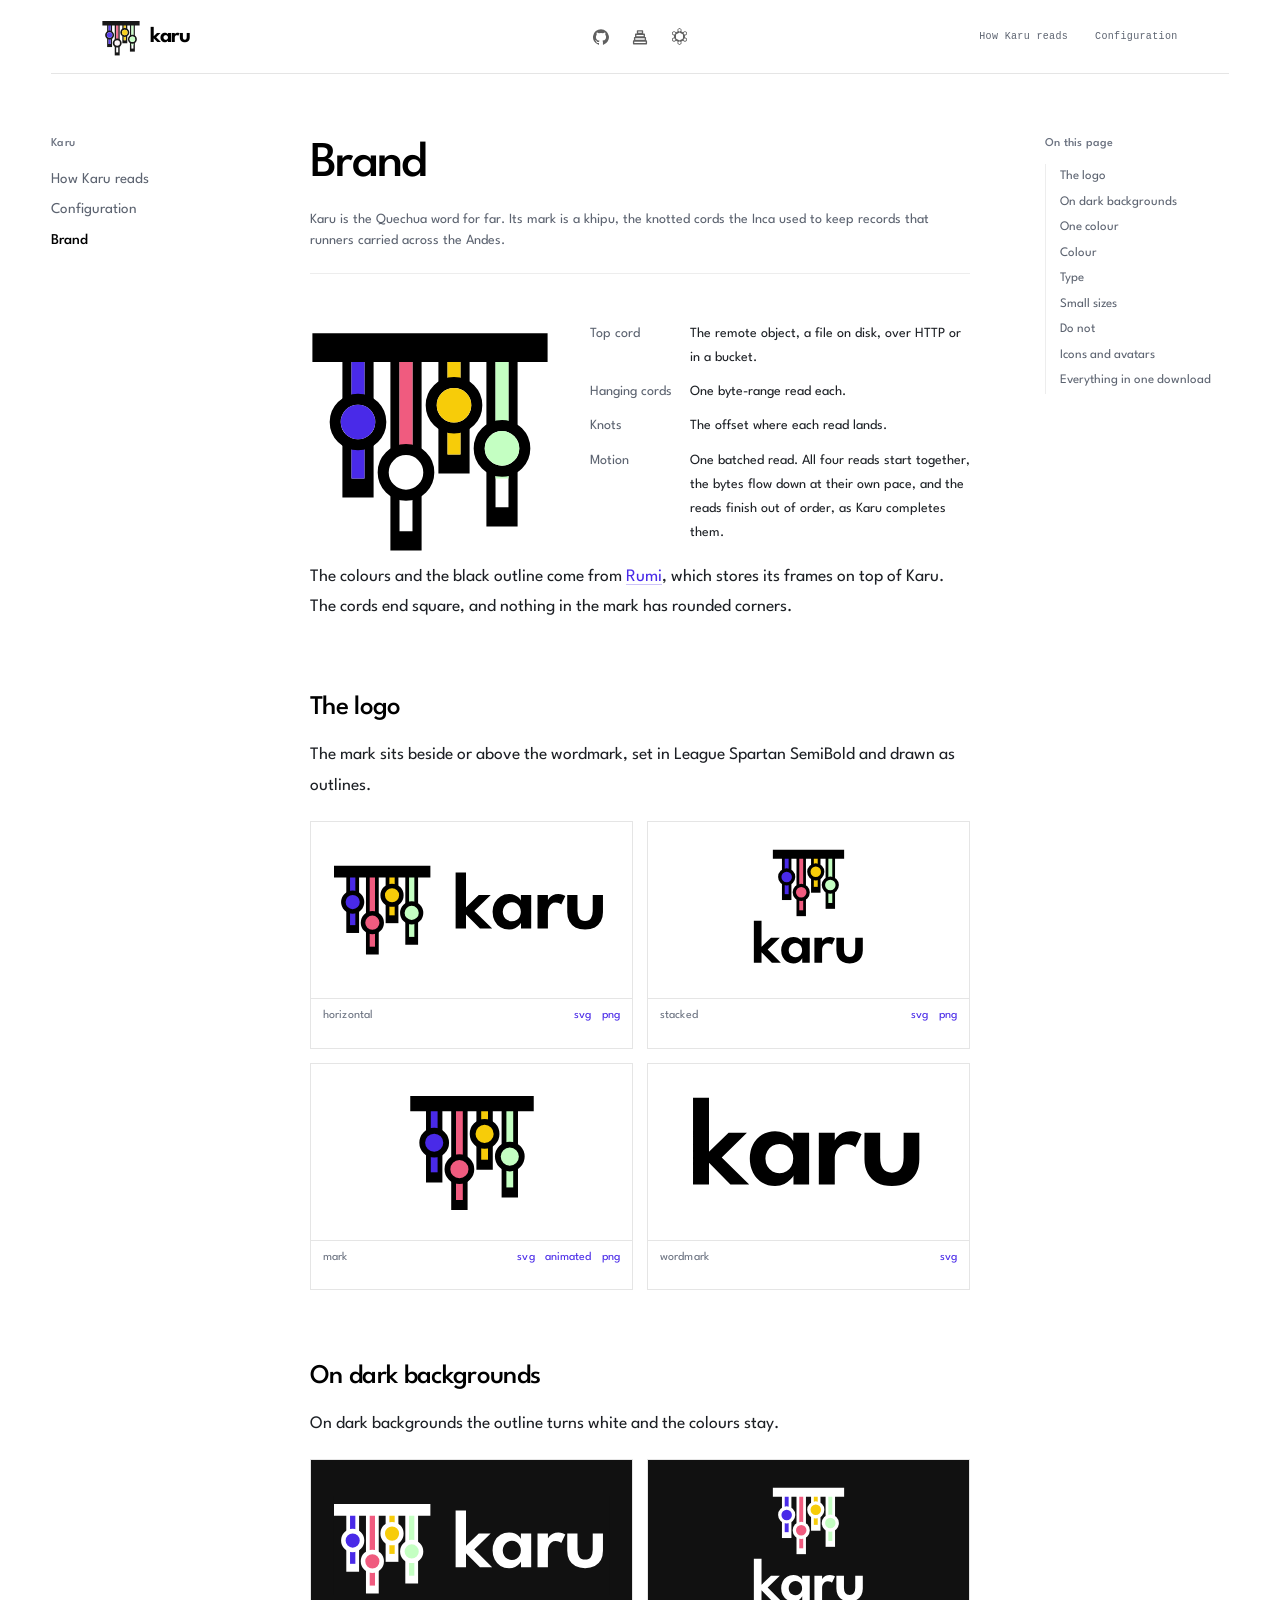
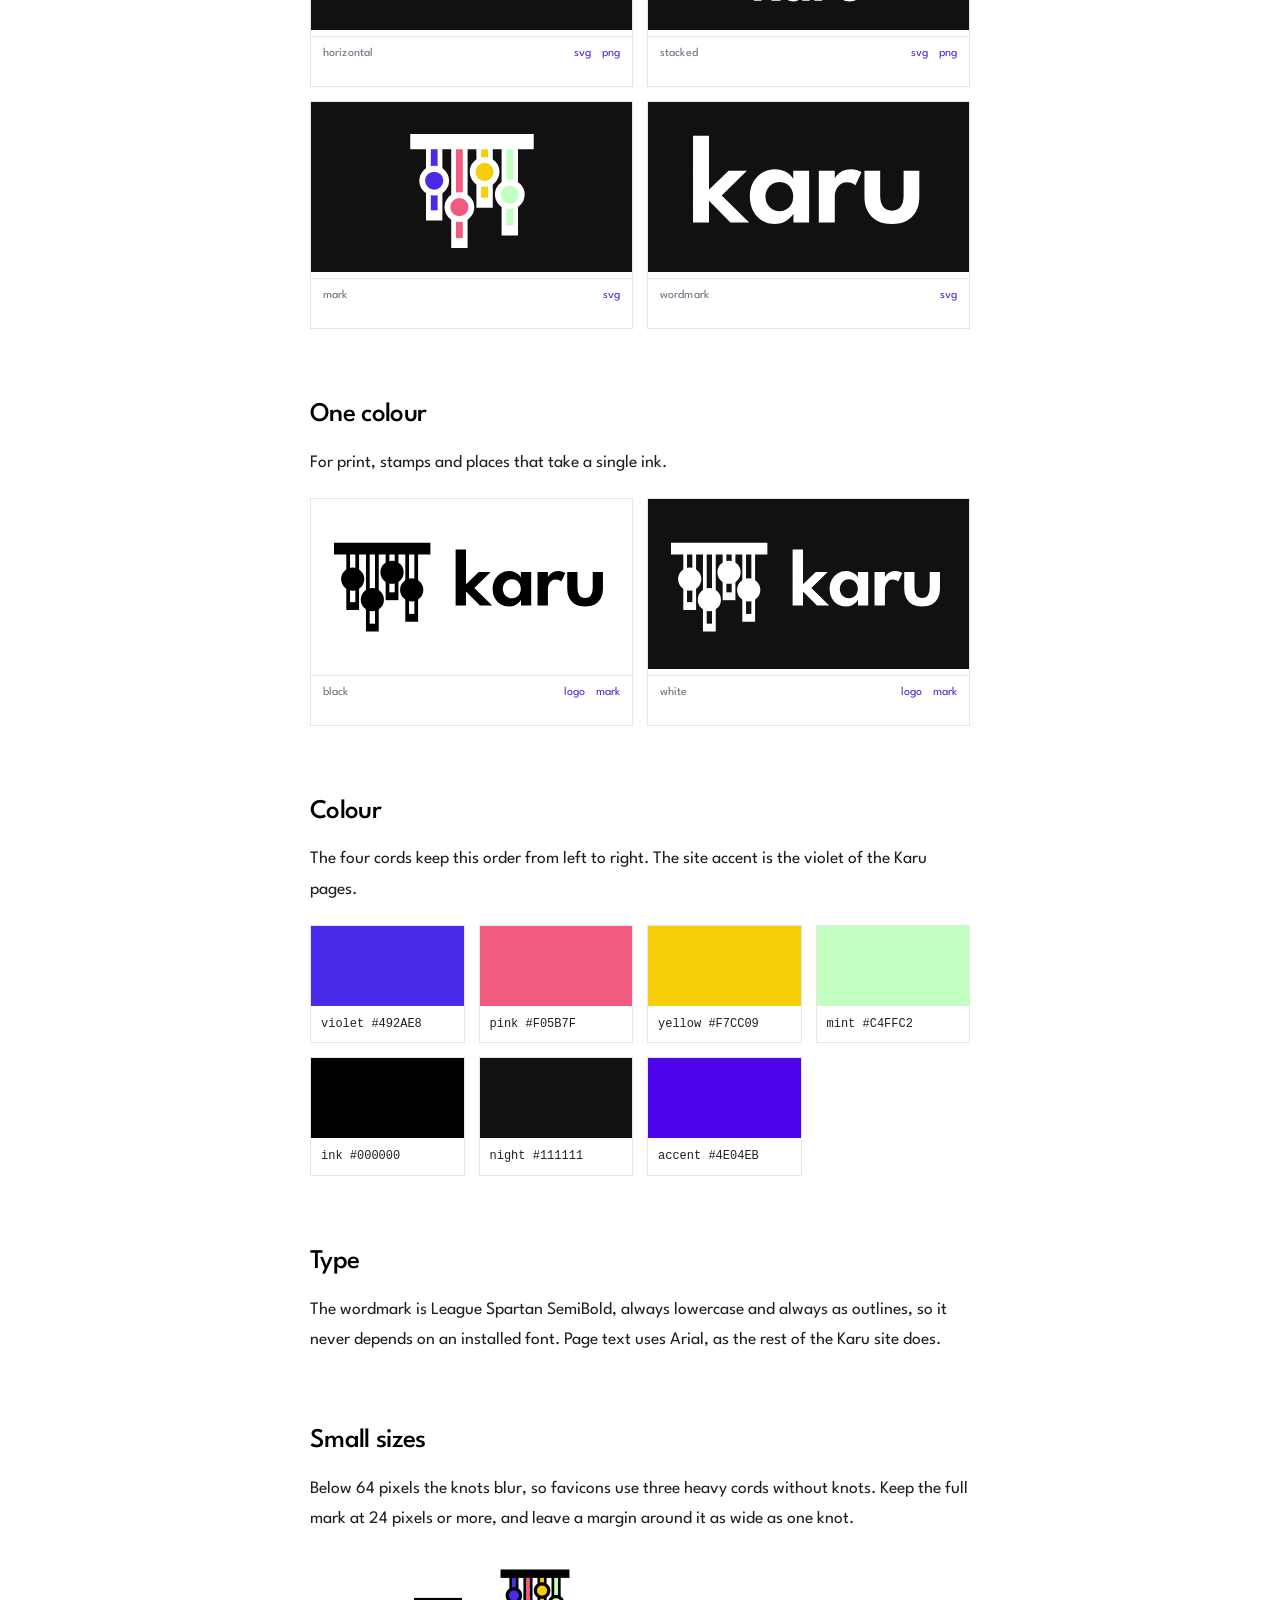
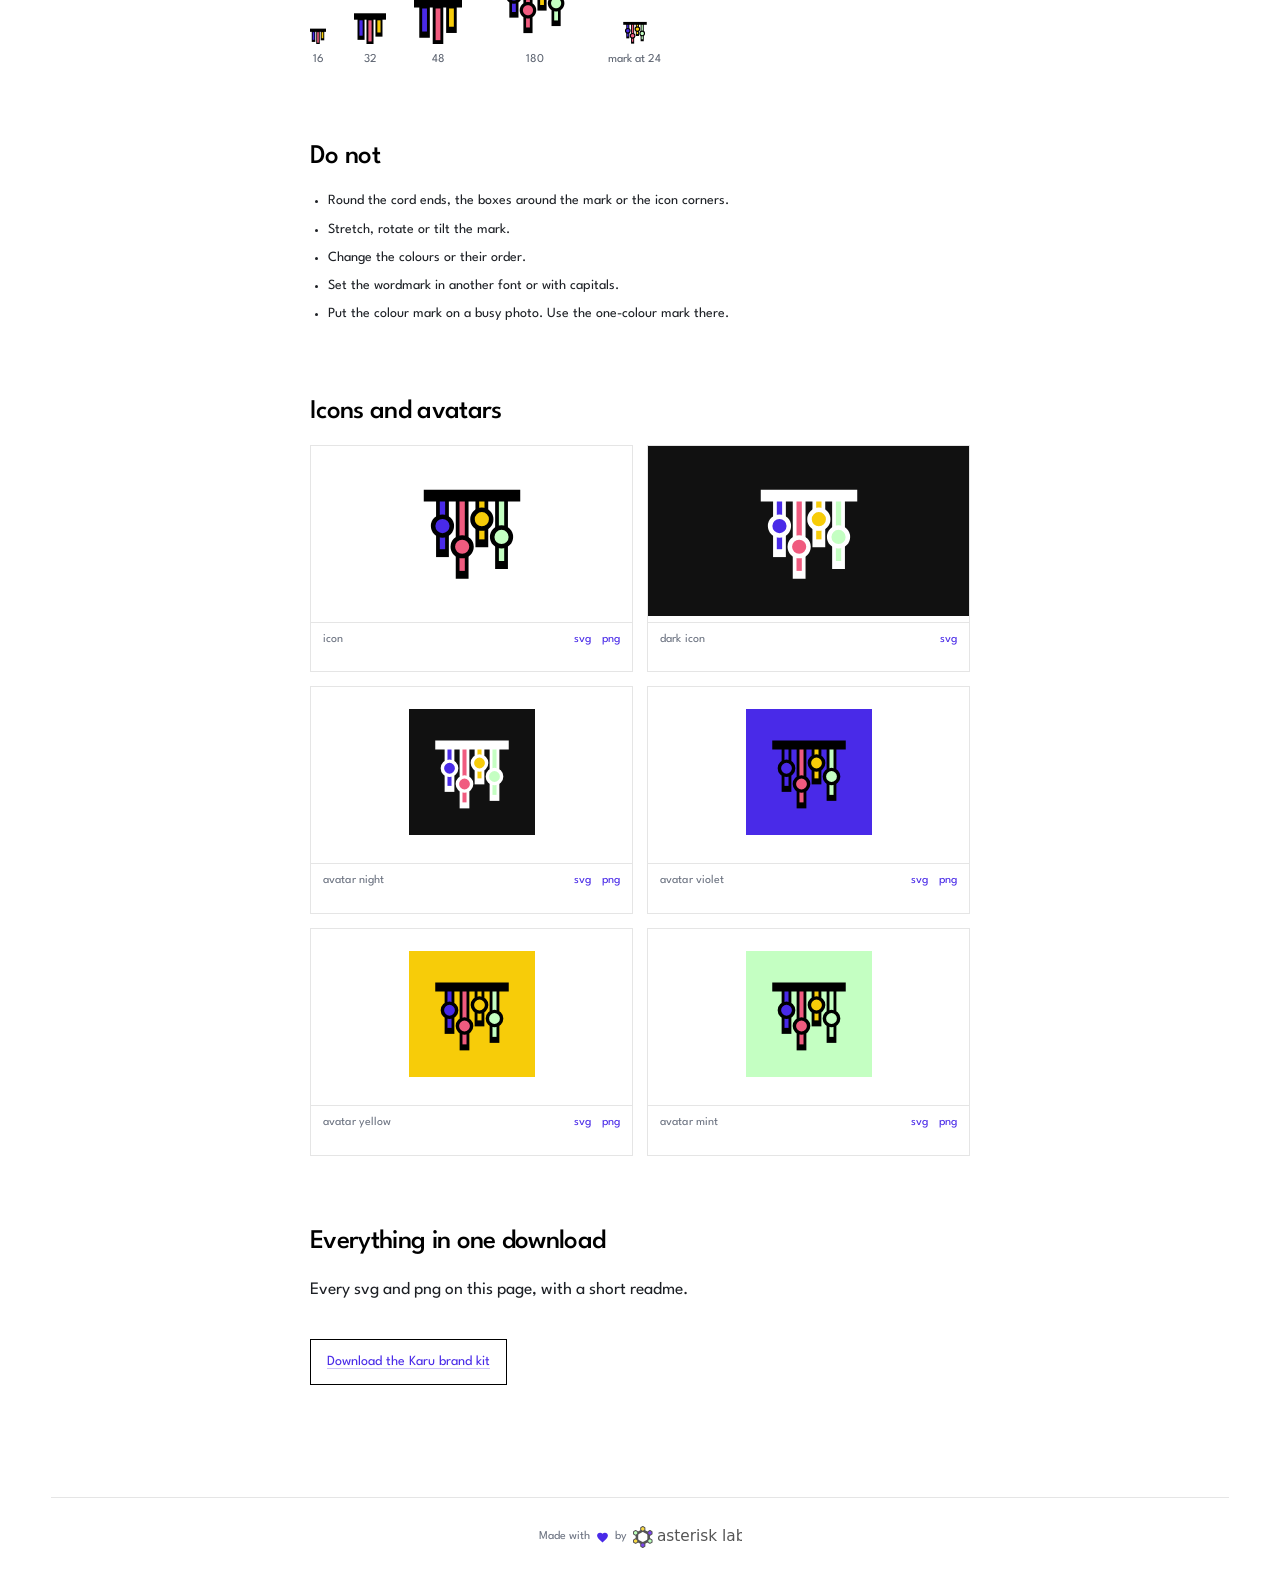
==== docs/brand/index.html @ 233ab3f3 "Redesign the docs site" ====
<!DOCTYPE html>
<html lang="en">
<head>
<meta charset="utf-8">
<meta name="viewport" content="width=device-width, initial-scale=1, viewport-fit=cover">
<meta name="theme-color" content="#ffffff">
<meta name="description" content="The Karu mark, logos, colours, icons and the files to download.">
<title>Karu · Brand</title>
<link rel="icon" href="assets/png/favicon-32.png" sizes="32x32">
<link rel="apple-touch-icon" href="assets/png/apple-touch-icon.png">
<link rel="preconnect" href="https://fonts.googleapis.com">
<link rel="preconnect" href="https://fonts.gstatic.com" crossorigin>
<link href="https://fonts.googleapis.com/css2?family=JetBrains+Mono:wght@400;500&family=League+Spartan:wght@300;400;500;600&display=swap" rel="stylesheet">
<link rel="stylesheet" href="../assets/css/reading.css?v=3">
<style>
    .kit-hero { display: grid; grid-template-columns: minmax(0, 240px) 1fr; gap: 40px; align-items: center; margin: 24px 0 8px; }
    .kit-hero img { width: 100%; }
    .kit-hero dl { display: grid; grid-template-columns: auto 1fr; gap: 10px 18px; margin: 0; font-size: 14px; }
    .kit-hero dt { color: var(--dim); }
    .kit-hero dd { margin: 0; }
    .tiles { display: grid; grid-template-columns: repeat(auto-fill, minmax(230px, 1fr)); gap: 14px; margin-top: 14px; }
    .tile { border: 1px solid var(--edge); }
    .tile .art { display: grid; place-items: center; height: 170px; padding: 22px; }
    .tile .art img { width: auto; height: auto; max-width: 100%; max-height: 126px; }
    .tile .art.night { background: #111; }
    .tile .art.paper { background: #fff; }
    .tile .meta { display: flex; justify-content: space-between; gap: 10px; padding: 9px 12px; border-top: 1px solid var(--edge); font-size: 12px; }
    .tile .meta a { color: var(--violet); text-decoration: none; }
    .tile .meta a + a { margin-left: 10px; }
    .swatches { display: grid; grid-template-columns: repeat(auto-fill, minmax(150px, 1fr)); gap: 14px; margin-top: 14px; }
    .swatch { border: 1px solid var(--edge); font-size: 12px; }
    .swatch span { display: block; height: 80px; }
    .swatch p { margin: 0; padding: 8px 10px; font-family: ui-monospace, SFMono-Regular, Consolas, monospace; }
    .sizes { display: flex; align-items: end; gap: 28px; margin-top: 14px; flex-wrap: wrap; }
    .sizes figure { margin: 0; font-size: 12px; color: var(--dim); text-align: center; }
    .sizes img { display: block; margin: 0 auto 6px; }
    .rules { max-width: 70ch; font-size: 14px; padding-left: 18px; }
    .rules li { margin: 4px 0; }
    .download { display: inline-block; margin-top: 14px; padding: 10px 16px; border: 1px solid var(--ink); color: var(--ink); font-size: 14px; text-decoration: none; }
    .download:hover { background: var(--ink); color: #fff; }
    @media (max-width: 640px) {
      .kit-hero { grid-template-columns: 1fr; }
      .kit-hero img { max-width: 200px; }
    }
  </style>
</head>
<body>
<div class="page">
  <header class="masthead">
    <a class="lockup" href="../index.html" aria-label="Karu home">
      <img class="marksvg" src="../assets/svg/karu-mark.svg" alt="">
      <span class="wm-sm">karu</span>
    </a>

    <div class="offsite" aria-label="Project links">
      <a href="https://github.com/asterisk-labs/karu" title="GitHub" aria-label="Karu on GitHub" rel="noopener noreferrer">
        <svg class="github" viewBox="0 0 24 24" aria-hidden="true"><path d="M12 .3a12 12 0 0 0-3.8 23.4c.6.1.8-.3.8-.6v-2.1c-3.3.7-4-1.6-4-1.6-.5-1.4-1.3-1.7-1.3-1.7-1.1-.7.1-.7.1-.7 1.2.1 1.8 1.2 1.8 1.2 1.1 1.8 2.8 1.3 3.5 1 .1-.8.4-1.3.8-1.6-2.7-.3-5.5-1.3-5.5-5.9 0-1.3.5-2.4 1.2-3.2-.1-.3-.5-1.5.1-3.2 0 0 1-.3 3.3 1.2a11.5 11.5 0 0 1 6 0c2.3-1.5 3.3-1.2 3.3-1.2.6 1.7.2 2.9.1 3.2.8.8 1.2 1.9 1.2 3.2 0 4.6-2.8 5.6-5.5 5.9.4.4.8 1.1.8 2.2v3.3c0 .3.2.7.8.6A12 12 0 0 0 12 .3"></path></svg>
      </a>
      <a class="rumi" href="https://asterisk.coop/rumi/" title="Rumi" aria-label="Rumi, the raster format that reads through Karu" rel="noopener noreferrer">
        <svg viewBox="0 0 16 16" aria-hidden="true"><path d="M5.5 1.8h5v2.7h-5zM3.7 5.2h8.6v2.7H3.7zM2.6 8.6h10.8v2.7H2.6zM1.6 12h12.8v2.7H1.6z"></path></svg>
        <img class="mark-color" src="../assets/svg/rumi-mark.svg" alt="" width="16" height="16">
      </a>
      <a class="asterisk" href="https://asterisk.coop" title="asterisk labs" aria-label="asterisk labs" rel="noopener noreferrer">
        <img class="mark-mono" src="../assets/svg/asterisk-mark-black.svg" alt="" width="16" height="18">
        <img class="mark-color" src="../assets/svg/asterisk-mark-color.svg" alt="" width="16" height="18">
      </a>
    </div>

    <nav class="nav" aria-label="Sections">
      <a href="../how-karu-reads.html">How Karu reads</a>
      <a href="../configuration.html">Configuration</a>
    </nav>
  </header>

  <main class="doc">
    <nav class="toc" aria-label="Contents">
      <p class="toc-title">Karu</p>
      <ol class="toc-pages">
        <li><a href="../how-karu-reads.html">How Karu reads</a></li>
        <li><a href="../configuration.html">Configuration</a></li>
        <li><a href="index.html" class="here" aria-current="page">Brand</a></li>
      </ol>
    </nav>

    <article class="content">
<h1>Brand</h1>
      <ul class="facts">
        <li>Karu is the Quechua word for far. Its mark is a khipu, the knotted cords the Inca used to keep records that runners carried across the Andes.</li>
      </ul>

      <section class="kit-hero" aria-label="The mark">
        <img src="assets/svg/karu-mark.svg" alt="The Karu mark, a khipu with four coloured cords hanging from a black cord.">
        <dl>
          <dt>Top cord</dt><dd>The remote object, a file on disk, over HTTP or in a bucket.</dd>
          <dt>Hanging cords</dt><dd>One byte-range read each.</dd>
          <dt>Knots</dt><dd>The offset where each read lands.</dd>
          <dt>Motion</dt><dd>One batched read. All four reads start together, the bytes flow down at their own pace, and the reads finish out of order, as Karu completes them.</dd>
        </dl>
      </section>
      <p>The colours and the black outline come from <a href="https://asterisk.coop/rumi/">Rumi</a>, which stores its frames on top of Karu. The cords end square, and nothing in the mark has rounded corners.</p>

      <h2 class="part" id="the-logo">The logo</h2>
      <p>The mark sits beside or above the wordmark, set in League Spartan SemiBold and drawn as outlines.</p>
      <div class="tiles">
        <div class="tile"><div class="art paper"><img src="assets/svg/logo-horizontal-color.svg" alt="Horizontal Karu logo"></div>
          <div class="meta">horizontal <span><a href="assets/svg/logo-horizontal-color.svg" download>svg</a><a href="assets/png/logo-horizontal-color.png" download>png</a></span></div></div>
        <div class="tile"><div class="art paper"><img src="assets/svg/logo-stacked-color.svg" alt="Stacked Karu logo"></div>
          <div class="meta">stacked <span><a href="assets/svg/logo-stacked-color.svg" download>svg</a><a href="assets/png/logo-stacked-color.png" download>png</a></span></div></div>
        <div class="tile"><div class="art paper"><img src="assets/svg/karu-mark-color.svg" alt="Karu mark"></div>
          <div class="meta">mark <span><a href="assets/svg/karu-mark-color.svg" download>svg</a><a href="assets/svg/karu-mark.svg" download>animated</a><a href="assets/png/karu-mark-color.png" download>png</a></span></div></div>
        <div class="tile"><div class="art paper"><img src="assets/svg/karu-wordmark-black.svg" alt="Karu wordmark"></div>
          <div class="meta">wordmark <span><a href="assets/svg/karu-wordmark-black.svg" download>svg</a></span></div></div>
      </div>

      <h2 class="part" id="on-dark-backgrounds">On dark backgrounds</h2>
      <p>On dark backgrounds the outline turns white and the colours stay.</p>
      <div class="tiles">
        <div class="tile"><div class="art night"><img src="assets/svg/logo-horizontal-dark.svg" alt="Horizontal Karu logo on a dark background"></div>
          <div class="meta">horizontal <span><a href="assets/svg/logo-horizontal-dark.svg" download>svg</a><a href="assets/png/logo-horizontal-dark.png" download>png</a></span></div></div>
        <div class="tile"><div class="art night"><img src="assets/svg/logo-stacked-dark.svg" alt="Stacked Karu logo on a dark background"></div>
          <div class="meta">stacked <span><a href="assets/svg/logo-stacked-dark.svg" download>svg</a><a href="assets/png/logo-stacked-dark.png" download>png</a></span></div></div>
        <div class="tile"><div class="art night"><img src="assets/svg/karu-mark-white.svg" alt="Karu mark with a white outline"></div>
          <div class="meta">mark <span><a href="assets/svg/karu-mark-white.svg" download>svg</a></span></div></div>
        <div class="tile"><div class="art night"><img src="assets/svg/karu-wordmark-white.svg" alt="White Karu wordmark"></div>
          <div class="meta">wordmark <span><a href="assets/svg/karu-wordmark-white.svg" download>svg</a></span></div></div>
      </div>

      <h2 class="part" id="one-colour">One colour</h2>
      <p>For print, stamps and places that take a single ink.</p>
      <div class="tiles">
        <div class="tile"><div class="art paper"><img src="assets/svg/logo-horizontal-black.svg" alt="Karu logo in black"></div>
          <div class="meta">black <span><a href="assets/svg/logo-horizontal-black.svg" download>logo</a><a href="assets/svg/karu-mark-black.svg" download>mark</a></span></div></div>
        <div class="tile"><div class="art night"><img src="assets/svg/logo-horizontal-white.svg" alt="Karu logo in white"></div>
          <div class="meta">white <span><a href="assets/svg/logo-horizontal-white.svg" download>logo</a><a href="assets/svg/karu-mark-mono-white.svg" download>mark</a></span></div></div>
      </div>

      <h2 class="part" id="colour">Colour</h2>
      <p>The four cords keep this order from left to right. The site accent is the violet of the Karu pages.</p>
      <div class="swatches">
        <div class="swatch"><span style="background:#492ae8"></span><p>violet #492AE8</p></div>
        <div class="swatch"><span style="background:#f05b7f"></span><p>pink #F05B7F</p></div>
        <div class="swatch"><span style="background:#f7cc09"></span><p>yellow #F7CC09</p></div>
        <div class="swatch"><span style="background:#c4ffc2"></span><p>mint #C4FFC2</p></div>
        <div class="swatch"><span style="background:#000"></span><p>ink #000000</p></div>
        <div class="swatch"><span style="background:#111"></span><p>night #111111</p></div>
        <div class="swatch"><span style="background:#4e04eb"></span><p>accent #4E04EB</p></div>
      </div>

      <h2 class="part" id="type">Type</h2>
      <p>The wordmark is League Spartan SemiBold, always lowercase and always as outlines, so it never depends on an installed font. Page text uses Arial, as the rest of the Karu site does.</p>

      <h2 class="part" id="small-sizes">Small sizes</h2>
      <p>Below 64 pixels the knots blur, so favicons use three heavy cords without knots. Keep the full mark at 24 pixels or more, and leave a margin around it as wide as one knot.</p>
      <div class="sizes">
        <figure><img src="assets/png/favicon-16.png" width="16" height="16" alt="16 pixel icon">16</figure>
        <figure><img src="assets/png/favicon-32.png" width="32" height="32" alt="32 pixel icon">32</figure>
        <figure><img src="assets/png/favicon-48.png" width="48" height="48" alt="48 pixel icon">48</figure>
        <figure><img src="assets/png/favicon-180.png" width="90" height="90" alt="180 pixel icon">180</figure>
        <figure><img src="assets/svg/karu-mark-color.svg" width="24" height="24" alt="Karu mark at 24 pixels">mark at 24</figure>
      </div>

      <h2 class="part" id="do-not">Do not</h2>
      <ul class="rules">
        <li>Round the cord ends, the boxes around the mark or the icon corners.</li>
        <li>Stretch, rotate or tilt the mark.</li>
        <li>Change the colours or their order.</li>
        <li>Set the wordmark in another font or with capitals.</li>
        <li>Put the colour mark on a busy photo. Use the one-colour mark there.</li>
      </ul>

      <h2 class="part" id="icons-and-avatars">Icons and avatars</h2>
      <div class="tiles">
        <div class="tile"><div class="art paper"><img src="assets/svg/icon-color.svg" alt="Karu app icon"></div>
          <div class="meta">icon <span><a href="assets/svg/icon-color.svg" download>svg</a><a href="assets/png/favicon-512.png" download>png</a></span></div></div>
        <div class="tile"><div class="art night"><img src="assets/svg/icon-dark.svg" alt="Karu dark app icon"></div>
          <div class="meta">dark icon <span><a href="assets/svg/icon-dark.svg" download>svg</a></span></div></div>
        <div class="tile"><div class="art paper"><img src="assets/svg/avatar-ink.svg" alt="Karu avatar on night"></div>
          <div class="meta">avatar night <span><a href="assets/svg/avatar-ink.svg" download>svg</a><a href="assets/png/avatar-ink.png" download>png</a></span></div></div>
        <div class="tile"><div class="art paper"><img src="assets/svg/avatar-violet.svg" alt="Karu avatar on violet"></div>
          <div class="meta">avatar violet <span><a href="assets/svg/avatar-violet.svg" download>svg</a><a href="assets/png/avatar-violet.png" download>png</a></span></div></div>
        <div class="tile"><div class="art paper"><img src="assets/svg/avatar-yellow.svg" alt="Karu avatar on yellow"></div>
          <div class="meta">avatar yellow <span><a href="assets/svg/avatar-yellow.svg" download>svg</a><a href="assets/png/avatar-yellow.png" download>png</a></span></div></div>
        <div class="tile"><div class="art paper"><img src="assets/svg/avatar-mint.svg" alt="Karu avatar on mint"></div>
          <div class="meta">avatar mint <span><a href="assets/svg/avatar-mint.svg" download>svg</a><a href="assets/png/avatar-mint.png" download>png</a></span></div></div>
      </div>

      <h2 class="part" id="everything-in-one-download">Everything in one download</h2>
      <p>Every svg and png on this page, with a short readme.</p>
      <a class="download" href="assets/karu-brand-kit.zip" download>Download the Karu brand kit</a>
    </article>

    <nav class="toc onpage" aria-label="On this page">
      <p class="toc-title">On this page</p>
      <ol class="toc-sections">
        <li><a href="#the-logo">The logo</a></li>
        <li><a href="#on-dark-backgrounds">On dark backgrounds</a></li>
        <li><a href="#one-colour">One colour</a></li>
        <li><a href="#colour">Colour</a></li>
        <li><a href="#type">Type</a></li>
        <li><a href="#small-sizes">Small sizes</a></li>
        <li><a href="#do-not">Do not</a></li>
        <li><a href="#icons-and-avatars">Icons and avatars</a></li>
        <li><a href="#everything-in-one-download">Everything in one download</a></li>
      </ol>
    </nav>
  </main>

  <footer class="colophon">
    <span>Made with</span>
    <span class="heart" role="img" aria-label="love"></span>
    <span>by</span>
    <a class="by" href="https://asterisk.coop" rel="noopener noreferrer" aria-label="Asterisk Labs">
      <img src="../assets/svg/asterisk-mark.svg" alt="Asterisk Labs">
    </a>
  </footer>
</div>
<script src="../assets/js/toc.js" defer></script>
</body>
</html>
---- docs/assets/css/reading.css ----
/* Rumi reading pages. One calm column of prose, quiet rails on either side. */

:root {
  color-scheme: light;
  --bg: #ffffff;
  --ink: #000000;
  --ink-soft: #1d2025;
  --dim: #5c6370;
  --faint: #6b7280;
  --edge: rgba(0, 0, 0, 0.1);
  --hair: rgba(0, 0, 0, 0.07);
  --wash: #f6f6f4;
  --wash-deep: #eeeeeb;
  --violet: #492ae8;
  --indigo: #492ae8;
  --mint: #c4ffc2;
  --mint-wash: #f1fff0;
  --yellow: #f7cc09;
  --sans: "League Spartan", Inter, ui-sans-serif, -apple-system, BlinkMacSystemFont, "Segoe UI", sans-serif;
  --mono: "JetBrains Mono", "IBM Plex Mono", ui-monospace, "SFMono-Regular", Menlo, "Cascadia Code", "Roboto Mono", Consolas, monospace;
  --page: 1180px;
  --pad-inline: clamp(20px, 4vw, 56px);
  --measure: 660px;
  --rail: 184px;
  --head: 96px;
}

*,
*::before,
*::after {
  box-sizing: border-box;
  margin: 0;
  padding: 0;
}

html {
  min-width: 320px;
  overflow-x: clip;
  background: var(--bg);
}

body {
  min-width: 320px;
  min-height: 100vh;
  min-height: 100svh;
  overflow-x: clip;
  background: var(--bg);
  color: var(--ink);
  font: 400 16px/1.55 var(--sans);
  -webkit-font-smoothing: antialiased;
  text-rendering: optimizeLegibility;
}

a {
  color: inherit;
  text-decoration: none;
}

button {
  color: inherit;
  font: inherit;
}

svg,
canvas {
  display: block;
}

code,
pre {
  font-family: var(--mono);
}

::selection {
  background: var(--mint);
  color: var(--ink);
}

:focus-visible {
  outline: 2px solid var(--violet);
  outline-offset: 4px;
}

/* Masthead, as on index.html */

.masthead {
  position: sticky;
  top: 0;
  z-index: 3;
  min-width: 0;
  min-height: 74px;
  display: grid;
  grid-template-columns: 1fr auto 1fr;
  align-items: center;
  gap: 24px;
  padding: 16px clamp(20px, 4vw, 56px);
  border-bottom: 1px solid var(--edge);
  background: var(--bg);
  color: var(--dim);
}

.lockup {
  justify-self: start;
  width: max-content;
  display: inline-flex;
  align-items: center;
  gap: 10px;
  color: var(--ink);
}

.lockup .marksvg {
  width: 38px;
  height: auto;
  flex: 0 0 auto;
  opacity: 0.9;
}

.lockup .wm-sm {
  font-size: 22px;
  font-weight: 650;
  line-height: 1;
  letter-spacing: -0.045em;
}

.nav {
  justify-self: end;
  display: flex;
  align-items: center;
  justify-content: flex-end;
  gap: clamp(14px, 2.1vw, 30px);
}

.nav a {
  position: relative;
  padding: 8px 0;
  color: var(--dim);
  font-family: "SFMono-Regular", "Cascadia Code", "Roboto Mono", Consolas, monospace;
  font-size: 10px;
  line-height: 1;
  letter-spacing: 0.035em;
  white-space: nowrap;
  transition: color 200ms ease;
}

.nav a::after {
  position: absolute;
  right: 0;
  bottom: 0;
  left: 0;
  height: 1px;
  content: "";
  background: currentColor;
  transform: scaleX(0);
  transform-origin: left;
  transition: transform 260ms cubic-bezier(0.32, 0.72, 0, 1);
}

.nav a:hover,
.nav a:focus-visible {
  color: var(--ink-soft);
}

.nav a.here {
  color: var(--ink);
}

.nav a:hover::after,
.nav a:focus-visible::after,
.nav a.here::after {
  transform: scaleX(1);
}

.offsite {
  justify-self: center;
  display: flex;
  align-items: center;
  gap: 7px;
}

.offsite a {
  width: 32px;
  height: 32px;
  display: grid;
  place-items: center;
  color: var(--ink);
  transition: color 180ms ease;
}

.offsite a > * {
  grid-area: 1 / 1;
}

.offsite svg {
  width: 16px;
  height: 16px;
  fill: none;
  stroke: currentColor;
  stroke-width: 1.35;
  stroke-linecap: round;
  stroke-linejoin: round;
  opacity: 0.62;
  transition: opacity 180ms ease, transform 220ms cubic-bezier(0.34, 1.56, 0.64, 1);
}

.offsite .github {
  fill: currentColor;
  stroke: none;
}

.offsite img {
  width: 15px;
  height: auto;
  opacity: 0.62;
  transition: opacity 180ms ease, transform 220ms cubic-bezier(0.34, 1.56, 0.64, 1);
}

.offsite .mark-color { opacity: 0; }

.offsite .pypi .mark-color { width: 19px; }

.offsite a:hover img,
.offsite a:focus-visible img {
  opacity: 1;
  transform: scale(1.3);
}

.offsite a:hover svg,
.offsite a:focus-visible svg {
  opacity: 1;
  transform: scale(1.3);
}

.offsite a:hover .mark-mono,
.offsite a:focus-visible .mark-mono,
.offsite .pypi:hover svg,
.offsite .pypi:focus-visible svg,
.offsite .rumi:hover svg,
.offsite .rumi:focus-visible svg { opacity: 0; }

.offsite a:hover .mark-color,
.offsite a:focus-visible .mark-color { opacity: 1; }

/* Page frame: pages | text | on this page */

.page {
  width: min(100%, calc(var(--page) + (var(--pad-inline) * 2)));
  margin-inline: auto;
  padding: env(safe-area-inset-top) var(--pad-inline) max(16px, env(safe-area-inset-bottom));
  --purple: #492ae8;
  --gold: #8a6d00;
  --green: #17803d;
  --orange: #c2410c;
}

.doc {
  display: grid;
  grid-template-columns: var(--rail) minmax(0, var(--measure)) var(--rail);
  grid-template-areas: "pages content onpage";
  justify-content: space-between;
  column-gap: 48px;
  padding-block: 64px 112px;
}

.doc > .toc:first-child { grid-area: pages; }
.doc > .content { grid-area: content; min-width: 0; }
.doc > .onpage { grid-area: onpage; }

/* Rails */

.toc {
  position: sticky;
  top: calc(74px + 40px);
  align-self: start;
  max-height: calc(100vh - 140px);
  overflow-y: auto;
  scrollbar-width: none;
}

.toc::-webkit-scrollbar { display: none; }

.toc-title {
  margin-bottom: 14px;
  color: var(--faint);
  font: 500 12px/1 var(--sans);
  letter-spacing: 0.02em;
}

.toc ol {
  list-style: none;
}

.toc a {
  display: flex;
  gap: 10px;
  padding: 5px 0;
  color: var(--dim);
  font-size: 14px;
  line-height: 1.35;
  transition: color 160ms ease;
}

.toc a:hover {
  color: var(--ink);
}

.toc-pages {
  margin-bottom: 28px;
}

.toc-pages a {
  position: relative;
  font-size: 15px;
  font-weight: 400;
}

.toc-pages a.here {
  color: var(--ink);
  font-weight: 500;
}

.toc-pages a.here::before {
  position: absolute;
  top: 50%;
  left: -16px;
  width: 6px;
  height: 6px;
  content: "";
  border-radius: 0;
  background: var(--violet);
  transform: translateY(-50%);
}

/* The current page's sections, nested under it in the page list */



/* On this page: a hairline rail, the current section marked on it */

.toc-sections {
  border-left: 1px solid var(--hair);
}

.toc-sections a {
  position: relative;
  margin-left: -1px;
  padding: 4px 0 4px 14px;
  border-left: 1px solid transparent;
  font-size: 13px;
}

.toc-sections a.is-active {
  border-left-color: var(--ink);
  color: var(--ink);
}

.toc-group {
  margin: 16px 0 4px;
  padding-left: 14px;
  color: var(--faint);
  font: 500 11px/1.2 var(--sans);
  letter-spacing: 0.02em;
}

.toc-group:first-child {
  margin-top: 2px;
}

.toc-no {
  flex: 0 0 auto;
  min-width: 2ch;
  color: var(--faint);
  font: 400 10.5px/1.9 var(--mono);
}

.toc a.is-active .toc-no {
  color: var(--violet);
}

/* Article */

.content {
  color: var(--ink-soft);
  font-size: 17.5px;
  line-height: 1.72;
}

.content h1 {
  margin-bottom: 18px;
  color: var(--ink);
  font-size: clamp(36px, 4.6vw, 50px);
  font-weight: 500;
  letter-spacing: -0.035em;
  line-height: 1.05;
  text-wrap: balance;
}

.facts {
  display: flex;
  flex-wrap: wrap;
  align-items: baseline;
  gap: 4px 0;
  margin: 0 0 40px;
  padding: 0 0 22px;
  border-bottom: 1px solid var(--hair);
  list-style: none;
  color: var(--dim);
  font-size: 14px;
  line-height: 1.5;
}

.facts li {
  margin: 0;
}

.facts li + li::before {
  margin: 0 10px;
  content: "\00b7";
  color: var(--faint);
}

/* A citation or source line takes its own line, without the separator dot */
.facts li.line { flex-basis: 100%; }
.facts li.line::before { content: none; }

.facts code {
  color: var(--ink-soft);
}

.content p {
  margin: 0 0 1.15em;
  color: var(--ink-soft);
  font-size: inherit;
  line-height: inherit;
}

.content b,
.content strong {
  color: var(--ink);
  font-weight: 600;
}

.content :not(pre) > code {
  padding: 0.1em 0.32em;
  border-radius: 0;
  background: var(--wash);
  color: var(--ink);
  font-size: 0.82em;
  overflow-wrap: anywhere;
}

.content a:not(.num) {
  color: var(--violet);
  text-decoration: underline;
  text-decoration-color: rgba(73, 42, 232, 0.28);
  text-decoration-thickness: 1px;
  text-underline-offset: 3px;
  transition: text-decoration-color 160ms ease;
}

.content a:not(.num):hover {
  text-decoration-color: currentColor;
}

.content a code {
  color: inherit;
}

.content h2.part {
  margin: 2.6em 0 0.6em;
  color: var(--ink);
  font-size: 27px;
  font-weight: 500;
  letter-spacing: -0.025em;
  line-height: 1.2;
  text-wrap: balance;
}

.content .facts + h2.part,
.content h1 + h2.part {
  margin-top: 0;
}

.content h3:not(.codec h3) {
  margin: 2em 0 0.5em;
  color: var(--ink);
  font-size: 20px;
  font-weight: 500;
  letter-spacing: -0.015em;
  line-height: 1.3;
}

.content h2[id],
.content h3[id],
.content section[id] {
  scroll-margin-top: var(--head);
}

.content ul.list,
.content ol.list {
  margin: 0 0 1.2em;
  padding-left: 1.3em;
}

.content ul.list li,
.content ol.list li {
  margin: 0.35em 0;
  padding-left: 0.2em;
}

.content ul.list li::marker {
  color: var(--faint);
}

.content ol.list li::marker {
  color: var(--faint);
  font: 400 0.8em var(--mono);
}

.content .steps {
  counter-reset: step;
  margin: 0 0 1.4em;
  padding: 0;
  list-style: none;
}

.content .steps > li {
  position: relative;
  margin: 0 0 0.7em;
  padding-left: 2.2em;
}

.content .steps > li::before {
  position: absolute;
  top: 0.32em;
  left: 0;
  color: var(--violet);
  content: counter(step, decimal-leading-zero);
  counter-increment: step;
  font: 500 12px/1.6 var(--mono);
}

/* Notes: a mint margin, no box */

.note {
  margin: 1.8em 0;
  padding: 2px 0 2px 20px;
  border-left: 3px solid #a8f0a5;
}

.content .note p {
  color: var(--ink-soft);
}

.content .note p:last-child {
  margin-bottom: 0;
}

/* Series: the parts of a multi-page story, the current one marked */

.series {
  margin: 0 0 36px;
  padding: 14px 18px 15px;
  border-radius: 0;
  background: var(--wash);
  font-size: 15px;
  line-height: 1.5;
}

.content .series-title {
  margin: 0 0 6px;
  color: var(--faint);
  font: 400 13px/1.4 var(--sans);
  letter-spacing: 0.01em;
}

.series ol {
  padding-left: 1.5em;
  color: var(--dim);
}

.series li::marker {
  color: var(--faint);
  font: 400 12px var(--mono);
}

.series li.here {
  color: var(--ink);
  font-weight: 500;
}

.series li.here::marker { color: var(--violet); }

.series li.here::after {
  margin-left: 8px;
  content: "this part";
  color: var(--faint);
  font-size: 13px;
  font-weight: 400;
}


.series[aria-label="Section"] li.here::after { content: "this page"; }

/* Concept: a short side explanation a reader may need before the main text */

.concept {
  margin: 8px 0 36px;
  padding: 18px 22px 6px;
  border-left: 3px solid var(--violet);
  border-radius: 0;
  background: var(--wash);
}

.content .concept-label {
  margin: 0 0 2px;
  color: var(--violet);
  font: 500 12px/1.4 var(--mono);
  letter-spacing: 0.04em;
  text-transform: uppercase;
}

.content .concept-title {
  margin: 0 0 10px;
  color: var(--ink);
  font-weight: 600;
  font-size: 18px;
}

.concept figure { margin-bottom: 12px; }

/* Code */

pre {
  margin: 1.6em 0;
  padding: 18px 20px;
  overflow-x: auto;
  border-radius: 0;
  background: var(--wash);
  color: var(--ink);
  font-size: 13.5px;
  line-height: 1.65;
  tab-size: 4;
  -webkit-text-size-adjust: 100%;
  --code-comment: #676e7b;
  --code-keyword: #492ae8;
  --code-function: #0a5fb4;
  --code-type: #8a6d00;
  --code-string: #17803d;
  --code-number: #c2410c;
}

pre code {
  font-size: inherit;
}

/* Syntax colors inserted by code.js. */

.tok-com { color: var(--code-comment); }
.tok-kw { color: var(--code-keyword); }
.tok-fn { color: var(--code-function); }
.tok-type { color: var(--code-type); }
.tok-str { color: var(--code-string); }
.tok-num { color: var(--code-number); }

/* One example in several languages, a tab for each, inserted by code.js. */

.code-tabs {
  margin: 1.6em 0;
}

.code-tabs pre {
  margin: 0;
}

.code-tabs-bar {
  display: flex;
  gap: 18px;
  margin-bottom: 8px;
}

.code-tab {
  padding: 6px 0;
  border: 0;
  border-bottom: 1px solid transparent;
  background: transparent;
  color: var(--dim);
  cursor: pointer;
  font: 500 11px/1 var(--mono);
  letter-spacing: 0.06em;
  text-transform: uppercase;
  transition: color 160ms ease, border-color 160ms ease;
}

.code-tab:hover { color: var(--ink); }

.code-tab:focus-visible {
  outline: 2px solid var(--violet);
  outline-offset: 3px;
}

.code-tab[aria-selected="true"] {
  color: var(--ink);
  border-bottom-color: var(--ink);
}

/* Code copy control. */

.code-block {
  position: relative;
}

.code-copy {
  position: absolute;
  top: 14px;
  right: 0;
  z-index: 1;
  height: 30px;
  display: flex;
  align-items: center;
  padding: 0 10px 0 18px;
  border: 0;
  background: linear-gradient(90deg, rgba(246, 246, 244, 0), var(--wash) 16px);
  color: var(--dim);
  cursor: pointer;
  transition: opacity 160ms ease;
}

.code-copy:focus-visible { outline: 0; }

.code-copy-icon {
  width: 30px;
  height: 30px;
  display: grid;
  place-items: center;
  border-radius: 0;
  transition: color 160ms ease, background-color 160ms ease;
}

.code-copy:focus-visible .code-copy-icon {
  outline: 2px solid var(--violet);
  outline-offset: 2px;
}

@media (hover: hover) {
  .code-copy { opacity: 0; }
  .code-block:hover .code-copy,
  .code-copy:focus-visible,
  .code-block.is-copied .code-copy { opacity: 1; }
}

.code-copy:hover .code-copy-icon,
.code-copy:focus-visible .code-copy-icon,
.code-block.is-copied .code-copy-icon {
  color: var(--ink);
  background: var(--wash-deep);
}

.code-copy svg {
  grid-area: 1 / 1;
  width: 15px;
  height: 15px;
  fill: none;
  stroke: currentColor;
  stroke-width: 1.7;
  transition: opacity 180ms ease, transform 260ms cubic-bezier(0.34, 1.56, 0.64, 1);
}

.code-copy .icon-check {
  opacity: 0;
  transform: scale(0.4);
  stroke-width: 2.2;
}

.code-block.is-copied .icon-copy {
  opacity: 0;
  transform: scale(0.4);
}

.code-block.is-copied .icon-check {
  opacity: 1;
  transform: scale(1);
}

.code-copied {
  position: absolute;
  top: 19px;
  right: 46px;
  z-index: 1;
  padding: 5px 9px;
  border-radius: 0;
  background: var(--ink);
  color: var(--bg);
  font: 500 11px/1 var(--mono);
  letter-spacing: 0.03em;
  opacity: 0;
  pointer-events: none;
  transform: translateX(4px);
  transition: opacity 180ms ease, transform 220ms ease;
}

.code-block.is-copied .code-copied {
  opacity: 1;
  transform: none;
}

.code-feedback {
  position: absolute;
  width: 1px;
  height: 1px;
  overflow: hidden;
  clip-path: inset(50%);
  white-space: nowrap;
}

/* Tables: rows of label and value, hairlines only */

.spec {
  width: 100%;
  margin: 1.6em 0;
  border-collapse: collapse;
  font-size: 15px;
  line-height: 1.55;
}

.spec th,
.spec td {
  padding: 10px 0;
  border-bottom: 1px solid var(--hair);
  text-align: left;
  vertical-align: top;
}

.spec tr:first-child > * {
  border-top: 1px solid var(--hair);
}

.spec th {
  width: 104px;
  padding-right: 18px;
  color: var(--dim);
  font: 500 13px/1.75 var(--sans);
}

.spec td {
  color: var(--ink-soft);
}

.spec thead th {
  width: auto;
  color: var(--faint);
  font-size: 12px;
}

.spec td + td,
.spec th + th {
  padding-left: 16px;
}

/* A results table: the recipe column takes the room, the numbers stay narrow */
.spec.results td:first-child { width: 62%; }
.spec.results td:not(:first-child) { white-space: nowrap; }

/* A comparison table: each cell is tinted by whether it is a strength, a partial one or a gap */
.spec.compare td { padding: 10px 12px; }
.spec.compare td.c-good { background: color-mix(in srgb, #128a6e 24%, transparent); }
.spec.compare td.c-part { background: color-mix(in srgb, #d4a017 28%, transparent); }
.spec.compare td.c-bad { background: color-mix(in srgb, #d62f2f 30%, transparent); }
.spec.compare .repo { display: inline-flex; margin-left: 6px; vertical-align: -2px; color: var(--dim); }
.spec.compare .repo:hover { color: var(--violet); }
.spec.compare .repo svg { width: 16px; height: 16px; fill: currentColor; }

/* The specification, rendered from SPEC.md: its figures sit in paragraphs, it
   has a fourth heading level, and its wide tables scroll on a phone */
.spec-text p > img { display: block; width: 100%; height: auto; margin: 8px 0; }
.spec-text h4 { margin: 28px 0 10px; color: var(--ink); font: 600 15px/1.4 var(--sans); }
.spec-text h4[id] { scroll-margin-top: 24px; }

@media (max-width: 760px) {
  .spec-text table.spec { display: block; overflow-x: auto; }
}

/* The maps of the file and its IFD in docs.html, built by file-map.js: pointing
   at a part, a frame or an entry says what it holds in the panel below */
.filemap { margin: 1.4em 0 1.8em; }

.fm-bar {
  display: flex;
  align-items: stretch;
  gap: 3px;
  height: 66px;
}

.fm-part,
.im-cell {
  min-width: 0;
  border: 1px solid var(--edge);
  background: var(--bg);
  color: var(--ink-soft);
  cursor: pointer;
  transition: background-color 120ms ease, border-color 120ms ease;
}

.fm-part {
  display: flex;
  flex-direction: column;
  align-items: center;
  justify-content: center;
  gap: 3px;
  padding: 0 6px;
}

.fm-part:hover,
.fm-part:focus-visible,
.im-cell:hover,
.im-cell:focus-visible {
  border-color: var(--violet);
  background: color-mix(in srgb, var(--violet) 8%, var(--bg));
  outline: none;
}

.fm-header,
.fm-trailer { flex: 0 0 64px; }
.fm-ifd { flex: 0 0 76px; }
.fm-values { flex: 0 0 92px; }

.fm-frames-part {
  display: flex;
  flex: 1 1 auto;
  flex-direction: column;
  justify-content: center;
  gap: 5px;
  min-width: 0;
}

.fm-frames {
  display: flex;
  height: 40px;
}

/* no gap and no minimum width, so 100 frames still fit a phone; a hairline
   of the page colour separates them */
.fm-frame {
  flex: 1 1 0;
  min-width: 0;
  padding: 0;
  border: 0;
  background: var(--tone);
  box-shadow: inset -1px 0 var(--bg);
  opacity: 0.72;
  cursor: pointer;
}

.fm-frame:hover,
.fm-frame:focus-visible {
  position: relative;
  z-index: 1;
  opacity: 1;
  outline: 2px solid var(--ink);
  outline-offset: 1px;
}

.fm-label {
  color: var(--ink);
  font: 600 12.5px/1.2 var(--sans);
  white-space: nowrap;
}

.fm-sub,
.im-tag {
  color: var(--faint);
  font: 11px/1.2 var(--mono);
  white-space: nowrap;
}

.fm-frames-part .fm-label {
  color: var(--dim);
  font-weight: 500;
  text-align: center;
}

.content .filemap .fm-legend {
  display: flex;
  flex-wrap: wrap;
  gap: 4px 16px;
  margin: 10px 0 0;
  color: var(--faint);
  font: 12px/1.5 var(--sans);
}

.fm-key::before {
  display: inline-block;
  width: 10px;
  height: 10px;
  margin-right: 6px;
  content: "";
  background: var(--tone);
  vertical-align: -1px;
}

.fm-note { flex-basis: 100%; }

.fm-info {
  min-height: 118px;
  margin-top: 14px;
  padding: 14px 16px;
  border-left: 2px solid var(--violet);
  background: var(--wash);
}

.content .fm-info p { margin: 0; }
.content .fm-info .fm-title { color: var(--ink); font: 600 15px/1.4 var(--sans); }
.content .fm-info .fm-range { margin: 2px 0 6px; color: var(--violet); font: 12px/1.5 var(--mono); }
.content .fm-info .fm-text { color: var(--ink-soft); font-size: 14.5px; line-height: 1.55; }

.im-grid {
  display: grid;
  grid-template-columns: repeat(auto-fill, minmax(124px, 1fr));
  gap: 4px;
}

.im-cell {
  display: flex;
  flex-direction: column;
  align-items: flex-start;
  gap: 3px;
  padding: 9px 10px;
  text-align: left;
}

.im-cell.is-external { border-left: 3px solid var(--violet); }

/* the header map, in one line. Its fixed fields stand on end, then one bar per
   stored frame size, as tall as the size is above the smallest */
.hm-row + .hm-row { margin-top: 14px; }

.hl-line {
  display: grid;
  grid-template-columns: auto minmax(0, 1fr);
  column-gap: 12px;
}

.hl-line .hm-caption { align-self: end; }

.hl-cells {
  display: flex;
  gap: 6px;
  height: 150px;
}

.im-cell.hl-field {
  flex-direction: row;
  justify-content: space-between;
  align-items: center;
  width: 24px;
  padding: 8px 0;
  writing-mode: vertical-rl;
  transform: rotate(180deg);
  white-space: nowrap;
}

.hl-field .im-name { overflow-wrap: normal; }

/* the IFD line, as tall as its longest tag name */
.hl-cells.hl-fit { height: auto; }
.hl-fit .hl-field { gap: 12px; }

.im-cell.hl-field.is-external {
  border-left: 1px solid var(--edge);
  border-top: 3px solid var(--violet);
}

.im-cell.hl-field.is-external:hover,
.im-cell.hl-field.is-external:focus-visible { border-color: var(--violet); }

/* the trailer line, its groups set apart, with a strip of the group colour
   under the names */
.hl-groups {
  display: flex;
  gap: 18px;
  height: 120px;
}

.hl-group {
  display: flex;
  gap: 6px;
}

.hl-group .hl-field,
.hl-group .hl-field:hover,
.hl-group .hl-field:focus-visible { border-top: 3px solid var(--tone); }

.content .filemap .hm-caption {
  margin: 0 0 6px;
  color: var(--dim);
  font: 500 12px/1.4 var(--sans);
}

.hm-sizes {
  align-items: flex-end;
  height: 150px;
  border-bottom: 1px solid var(--edge);
}

.hm-sizes .fm-frame {
  align-self: flex-end;
  height: var(--fill);
}
.im-cell.im-meta { background: var(--wash); }

.im-name {
  color: var(--ink);
  font: 500 12.5px/1.25 var(--sans);
  overflow-wrap: anywhere;
}

@media (max-width: 760px) {
  .fm-bar { gap: 2px; }
  .fm-part { padding: 0 2px; }
  .fm-header,
  .fm-trailer { flex-basis: 48px; }
  .fm-ifd { flex-basis: 40px; }
  .fm-values { flex-basis: 56px; }
  .fm-label { font-size: 11px; }
  .fm-sub { display: none; }
  .hl-line { column-gap: 8px; }
  .hl-cells { gap: 3px; height: 132px; }
  .im-cell.hl-field { width: 17px; padding: 6px 0; }
  .hl-field .im-name { font-size: 11px; }
  .hl-field .im-tag { font-size: 10px; }
  .hl-line .hm-sizes { height: 132px; }
  .hl-cells.hl-fit { height: auto; }
  .hl-groups { gap: 8px; height: 110px; }
  .hl-group { gap: 3px; }
}

@media (max-width: 480px) {
  .hl-line .fm-frame { box-shadow: none; }
}

/* The step-through map of the write order. A click on the view steps forward,
   like the stepper diagrams */
.stepper-view {
  cursor: pointer;
  border-radius: 0;
  outline: none;
}

.stepper-view:focus-visible { box-shadow: 0 0 0 2px var(--violet); }

.wm-bar .fm-part,
.wm-bar .fm-frame { cursor: inherit; }

.wm-bar > *,
.wm-known span { transition: opacity 240ms ease, border-color 240ms ease, background-color 240ms ease; }

.wm-bar .is-later { opacity: 0.14; }
.wm-bar .fm-frame.is-later { opacity: 0; }

/* green for a size known before compressing, orange for one known only after */
.wm-view {
  --sure: #17803d;
  --sure-wash: #e8f6ec;
  --unsure: #c2410c;
  --unsure-wash: #fdeee4;
}

.wm-bar .wm-sure {
  border-color: color-mix(in srgb, var(--sure) 40%, var(--bg));
  background: var(--sure-wash);
}

.wm-bar .fm-trailer.wm-unsure {
  border-color: color-mix(in srgb, var(--unsure) 40%, var(--bg));
  background: var(--unsure-wash);
}

.wm-bar .fm-frame { background: var(--unsure); }

.wm-bar .wm-sure.is-now { border-color: var(--sure); box-shadow: inset 0 0 0 1px var(--sure); }
.wm-bar .fm-trailer.is-now { border-color: var(--unsure); box-shadow: inset 0 0 0 1px var(--unsure); }
.wm-bar .fm-frames-part.is-now .fm-label { color: var(--unsure); font-weight: 600; }

.wm-known {
  display: flex;
  gap: 3px;
  margin-top: 8px;
}

.wm-known span {
  padding-top: 5px;
  border-top: 3px solid;
  font: 500 12px/1.3 var(--sans);
  text-align: center;
}

.wm-known .wm-before { flex: 0 0 calc(64px + 76px + 92px + 6px); border-color: var(--sure); color: var(--sure); }
.wm-known .wm-after { flex: 1 1 auto; border-color: var(--unsure); color: var(--unsure); }
.wm-known .is-later { opacity: 0; }

.cm-row + .cm-row { margin-top: 14px; }

.content .filemap .cm-name {
  margin: 0 0 5px;
  color: var(--ink-soft);
  font: 500 14px/1.3 var(--sans);
}

.cm-name b { color: var(--ink); font-weight: 600; font-variant-numeric: tabular-nums; }

.cm-bar {
  display: flex;
  gap: 2px;
  height: 40px;
}

.cm-part {
  display: flex;
  align-items: center;
  justify-content: center;
  flex-basis: 0;
  min-width: 3px;
  padding: 0 4px;
  overflow: hidden;
  border: 0;
  background: var(--tone);
  color: #fff;
  font: 500 12px/1 var(--sans);
  white-space: nowrap;
  cursor: pointer;
}

.cm-part:hover,
.cm-part:focus-visible { outline: 2px solid var(--ink); outline-offset: 1px; position: relative; z-index: 1; }

/* The ranges map: the image cut into tiles, the band buttons and the steps */
.rm {
  display: grid;
  grid-template-columns: 220px minmax(0, 1fr);
  gap: 20px;
  align-items: start;
}

.rm-image {
  position: relative;
  aspect-ratio: 1;
}

.rm-image img {
  display: block;
  width: 100%;
  height: 100%;
}

.rm-grid {
  position: absolute;
  inset: 0;
  display: grid;
  grid-template-columns: repeat(var(--across), 1fr);
}

.rm-tile {
  padding: 0;
  border: 0;
  background: transparent;
  box-shadow: inset 0 0 0 0.5px rgba(255, 255, 255, 0.5);
  cursor: pointer;
}

.rm-tile:hover,
.rm-tile:focus-visible {
  background: rgba(255, 255, 255, 0.2);
  outline: none;
}

.rm-tile[aria-pressed="true"] {
  position: relative;
  z-index: 1;
  background: rgba(255, 255, 255, 0.16);
  box-shadow: inset 0 0 0 2px #fff, 0 0 0 2px var(--ink);
}

.rm-bands {
  display: flex;
  gap: 4px;
  margin-top: 8px;
}

.rm-band {
  flex: 1 1 0;
  padding: 6px 0;
  border: 1px solid var(--edge);
  background: var(--bg);
  color: var(--ink-soft);
  font: 500 12px var(--mono);
  cursor: pointer;
}

.rm-band::before {
  display: inline-block;
  width: 8px;
  height: 8px;
  margin-right: 5px;
  content: "";
  background: var(--tone);
}

.rm-band:hover,
.rm-band:focus-visible { border-color: var(--tone); outline: none; }

.rm-band[aria-pressed="true"] {
  border-color: var(--tone);
  background: color-mix(in srgb, var(--tone) 10%, var(--bg));
  color: var(--ink);
}

.rm-steps {
  width: 100%;
  border-collapse: collapse;
  font: 12.5px/1.45 var(--mono);
}

.rm-steps th,
.rm-steps td {
  padding: 6px 0;
  border-top: 1px solid var(--hair);
  vertical-align: top;
}

.rm-steps tr:first-child > * { border-top: 0; }

.rm-steps th {
  padding-right: 12px;
  color: var(--dim);
  font: 500 13px/1.45 var(--sans);
  text-align: left;
  white-space: nowrap;
}

.rm-steps td { color: var(--ink-soft); }
.rm-steps .rm-value { padding-left: 12px; text-align: right; white-space: nowrap; }
.rm-steps b { color: var(--violet); font-weight: 500; }

.content .filemap .rm-fetch {
  margin: 12px 0 0;
  color: var(--ink);
  font: 600 15px/1.4 var(--sans);
}

.rm-strip {
  height: 22px;
  margin-top: 12px;
}

.rm-strip .fm-frame,
.rm-strip .fm-frame:hover { cursor: default; opacity: 0.22; outline: none; }
.rm-strip .fm-frame.is-before { opacity: 0.72; }

.rm-strip .fm-frame.is-picked {
  position: relative;
  z-index: 1;
  opacity: 1;
  outline: 2px solid var(--ink);
  outline-offset: 1px;
}

.content .filemap .rm-note {
  margin: 8px 0 0;
  color: var(--faint);
  font: 12px/1.5 var(--sans);
}

@media (max-width: 760px) {
  .wm-known { gap: 2px; }
  .wm-known .wm-before { flex-basis: calc(48px + 40px + 56px + 4px); }
  .cm-part { font-size: 11px; padding: 0 2px; }
  .rm { grid-template-columns: 1fr; }
  .rm-picker { max-width: 280px; }
}

/* Figures: drawn on the page, not boxed */

.figure {
  margin: 2em 0 2.2em;
  padding: 4px 0 2px;
  overflow-x: auto;
  scrollbar-width: thin;
}

.figure figcaption,
.diagram figcaption {
  margin-top: 14px;
  color: var(--dim);
  font: 400 14px/1.5 var(--sans);
}

.figure figcaption:empty,
.diagram figcaption:empty {
  display: none;
}

.row {
  display: grid;
  grid-template-columns: 72px max-content;
  align-items: center;
  gap: 14px;
  margin: 8px 0;
  min-width: max-content;
}

.row > .label {
  color: var(--faint);
  font: 400 12px/1.3 var(--sans);
  letter-spacing: 0.01em;
}

.cells {
  display: flex;
  flex-wrap: nowrap;
  gap: 4px;
}

.cell {
  min-width: 36px;
  padding: 8px 6px;
  border-radius: 0;
  background: var(--wash);
  color: var(--ink);
  font: 400 13.5px/1 var(--mono);
  text-align: center;
  white-space: nowrap;
}

.cell small {
  display: block;
  margin-top: 5px;
  color: var(--faint);
  font: 400 9.5px/1 var(--sans);
}

.cell.on {
  background: rgba(73, 42, 232, 0.1);
  color: var(--violet);
}

.cell.hot {
  background: rgba(247, 204, 9, 0.32);
  color: #5c4500;
}

.cell.hot small {
  color: #8a6c10;
}

.cell.dim {
  background: transparent;
  box-shadow: inset 0 0 0 1px var(--hair);
  color: var(--faint);
}

.cell.lane {
  background: transparent;
  box-shadow: inset 0 0 0 1px rgba(73, 42, 232, 0.35);
  color: var(--violet);
  font-size: 11px;
}

.bits {
  display: flex;
  gap: 1px;
}

.bits .cell {
  min-width: 0;
  padding: 8px 5px;
  border-radius: 0;
}

.bits .cell:first-child { border-radius: 0; }
.bits .cell:last-child { border-radius: 0; }

.bits + .bits {
  margin-left: 4px;
}

.cells.even > .cell,
.cells.even > .bits {
  width: 52px;
  flex: 0 0 52px;
}

.cells.even > .bits {
  margin-left: 0;
}

.cells.even > .bits .cell {
  flex: 1 1 0;
  padding-inline: 0;
}

/* Codec reference (docs.html) */

.family {
  display: flex;
  align-items: center;
  gap: 12px;
  margin: 3.4em 0 0.5em;
  padding-top: 28px;
  border-top: 1px solid var(--hair);
  color: var(--ink);
  font-size: 30px;
  font-weight: 500;
  letter-spacing: -0.03em;
  line-height: 1.15;
  scroll-margin-top: var(--head);
}

.family::before {
  width: 9px;
  height: 9px;
  flex: 0 0 auto;
  content: "";
  border-radius: 0;
  background: var(--fam, var(--violet));
}

.codec {
  margin-top: 3.2em;
  scroll-margin-top: var(--head);
}

.codec h3 {
  display: flex;
  align-items: baseline;
  gap: 14px;
  color: var(--ink);
  font-family: var(--mono);
  font-size: 22px;
  font-weight: 500;
  letter-spacing: -0.02em;
  line-height: 1.25;
  overflow-wrap: anywhere;
}

.num {
  flex: 0 0 auto;
  color: var(--fam, var(--violet));
  font: 400 12px/1 var(--mono);
  letter-spacing: 0;
}

.content .meta {
  margin: 6px 0 14px;
  color: var(--faint);
  font: 400 13px/1.4 var(--sans);
  letter-spacing: 0.01em;
}

.content .lede {
  margin-bottom: 0.7em;
  color: var(--ink);
  font-size: 21px;
  font-weight: 400;
  letter-spacing: -0.012em;
  line-height: 1.4;
}

.lede .u {
  box-shadow: inset 0 -0.38em 0 var(--mint);
}

.diagram {
  margin: 1.8em 0;
  padding: 0;
}

.diagram img {
  width: 100%;
  max-width: 440px;
  height: auto;
  margin-inline: auto;
  display: block;
}

.diagram figcaption {
  text-align: center;
}

.content .source {
  margin-top: -0.4em;
  font-size: 14px;
}

/* Pager */

.pager {
  display: grid;
  grid-template-columns: 1fr 1fr;
  gap: 16px;
  margin-top: 88px;
  padding-top: 26px;
  border-top: 1px solid var(--hair);
}

.content .pager a {
  display: grid;
  gap: 6px;
  color: var(--ink);
  font-size: 19px;
  font-weight: 500;
  letter-spacing: -0.01em;
  line-height: 1.25;
  text-decoration: none;
  transition: color 160ms ease;
}

.content .pager a:hover {
  color: var(--violet);
}

.pager a span {
  color: var(--faint);
  font: 400 13px/1 var(--sans);
  letter-spacing: 0;
}

.pager .prev::before { content: none; }

.pager .next {
  grid-column: 2;
  text-align: right;
}

/* Colophon, as on index.html */

.colophon {
  min-width: 0;
  display: flex;
  align-items: center;
  justify-content: center;
  gap: 6px;
  padding: 28px 0 12px;
  border-top: 1px solid var(--edge);
  color: var(--faint);
  font-size: 12px;
  line-height: 1.2;
}

.heart {
  flex: 0 0 auto;
  width: 13px;
  height: 13px;
  background: var(--violet);
  transform-origin: center;
  transition: background-color 160ms ease;
  animation: heartbeat 2.4s ease-in-out infinite;
  -webkit-mask: url('../svg/heart.svg') center / contain no-repeat;
  mask: url('../svg/heart.svg') center / contain no-repeat;
}

@keyframes heartbeat {
  0%, 55%, 100% { transform: scale(1); }
  10% { transform: scale(1.22); }
  20% { transform: scale(1); }
  30% { transform: scale(1.14); }
  40% { transform: scale(1); }
}

.colophon:hover .heart,
.heart.is-loved { background: #f05b7f; }

.heart.is-loved {
  animation: heart-pop 1100ms cubic-bezier(0.34, 1.56, 0.64, 1);
}

@keyframes heart-pop {
  0% { transform: scale(1); }
  18% { transform: scale(2.6); }
  34% { transform: scale(1.6); }
  50% { transform: scale(2.2); }
  72% { transform: scale(0.9); }
  100% { transform: scale(1); }
}

.heart-spark {
  position: fixed;
  z-index: 10;
  width: var(--size, 11px);
  height: var(--size, 11px);
  background: var(--tint, #f05b7f);
  pointer-events: none;
  -webkit-mask: url('../svg/heart.svg') center / contain no-repeat;
  mask: url('../svg/heart.svg') center / contain no-repeat;
  animation: heart-spark 1500ms cubic-bezier(0.2, 0.7, 0.3, 1) both;
}

@keyframes heart-spark {
  0% { opacity: 1; transform: translate(-50%, -50%) scale(0.4) rotate(0deg); }
  70% { opacity: 1; }
  100% { opacity: 0; transform: translate(calc(-50% + var(--dx)), calc(-50% + var(--dy))) scale(1.2) rotate(var(--spin)); }
}

.by {
  display: inline-flex;
  align-items: center;
  gap: 6px;
  color: var(--dim);
  transition: color 160ms ease;
}

.by:hover,
.by:focus-visible { color: var(--ink-soft); }

.by img {
  width: 109px;
  height: auto;
  opacity: 0.74;
}

/* Medium: the right rail folds under the page list */

@media (max-width: 1120px) {
  .doc {
    grid-template-columns: var(--rail) minmax(0, var(--measure));
    grid-template-areas:
      "pages content"
      "onpage content";
    grid-template-rows: auto 1fr;
    justify-content: start;
    column-gap: clamp(32px, 5vw, 64px);
  }

  .doc > .toc:first-child {
    position: static;
    max-height: none;
  }

  .doc > .onpage {
    top: calc(74px + 32px);
  }
}

/* Narrow: one column, the page list and contents above the text */

@media (max-width: 860px) {
  .doc {
    grid-template-columns: minmax(0, 1fr);
    grid-template-areas:
      "pages"
      "onpage"
      "content";
    grid-template-rows: auto;
    row-gap: 0;
    padding-top: 28px;
  }

  .toc {
    position: static;
    max-height: none;
    overflow: visible;
  }

  .doc > .toc:first-child {
    padding-bottom: 18px;
    border-bottom: 1px solid var(--hair);
  }

  .toc-pages {
    display: flex;
    flex-wrap: wrap;
    gap: 2px 18px;
    margin-bottom: 0;
  }

  .toc-pages a { padding: 3px 0; font-size: 14px; }


  .toc-pages a.here::before { content: none; }

  .toc-pages a.here {
    text-decoration: underline;
    text-decoration-color: var(--violet);
    text-decoration-thickness: 2px;
    text-underline-offset: 6px;
  }

  .doc > .onpage {
    padding: 18px 0 20px;
    margin-bottom: 36px;
    border-bottom: 1px solid var(--hair);
  }

  .toc-sections {
    columns: 2;
    column-gap: 24px;
    border-left: 0;
  }

  .toc-sections li {
    break-inside: avoid;
  }

  .toc-sections a {
    margin-left: 0;
    padding: 3px 0;
    border-left: 0;
  }

  .toc-group {
    padding-left: 0;
  }

  .content { font-size: 17px; }
}

@media (max-width: 760px) {
  :root { --head: 136px; }

  .masthead {
    grid-template-columns: 1fr auto;
    row-gap: 8px;
    padding-inline: 18px;
  }

  .offsite { justify-self: end; }

  .nav {
    grid-column: 1 / -1;
    grid-row: 2;
    justify-self: stretch;
    justify-content: space-between;
    gap: 18px;
  }
}

@media (max-width: 480px) {
  .page { padding-inline: 16px; }
  .toc-sections { columns: 1; }
  .facts { display: block; }
  .facts li + li::before { content: none; }
  .content { font-size: 16.5px; line-height: 1.7; }
  .content h2.part { font-size: 24px; }
  .family { font-size: 26px; }
  .codec h3 { font-size: 19px; }
  .content .lede { font-size: 19px; }
  .spec th { width: 80px; padding-right: 12px; }
  pre {
    margin-inline: -16px;
    padding-inline: 16px;
    border-radius: 0;
    font-size: 12.5px;
  }
  .code-copy { top: 13px; right: -16px; }
  .code-copied { top: 18px; right: 30px; }
  .row { grid-template-columns: 56px max-content; gap: 10px; }
}

@media (prefers-reduced-motion: reduce) {
  .heart { animation: none; }
  .code-copy svg,
  .code-copied { transition: none; }
}

/* Page list groups: the same quiet label as the section groups, without the rail inset */

.toc-pages .toc-group {
  margin: 18px 0 6px;
  padding-left: 0;
}

.toc-pages .toc-group:first-child {
  margin-top: 0;
}

@media (max-width: 860px) {
  .toc-pages .toc-group {
    flex: 0 0 100%;
    margin: 10px 0 0;
  }

  .toc-pages .toc-group:first-child {
    margin-top: 0;
  }
}

/* Wide animated diagrams on the GPU pages use the full text column */

.diagram.wide img {
  max-width: 100%;
}

/* On phones a wide diagram keeps a readable size and scrolls sideways inside its figure */

@media (max-width: 600px) {
  .diagram.wide {
    overflow-x: auto;
    -webkit-overflow-scrolling: touch;
  }

  .diagram.wide img {
    width: 560px;
    max-width: none;
  }

  /* Say the figure is wider than the screen, and keep the note in view while it scrolls */
  .diagram.wide::before {
    content: "Swipe sideways to see the whole figure";
    position: sticky;
    left: 0;
    display: block;
    margin-bottom: 8px;
    font: 500 11px var(--mono);
    color: var(--dim);
  }
}

/* Step-through diagrams (assets/js/stepper.js): one standalone SVG per step, swapped by the buttons. */

.stepper .stepper-view {
  cursor: pointer;
  border-radius: 0;
  outline: none;
  max-width: 100%;
}

.stepper .stepper-view:focus-visible {
  box-shadow: 0 0 0 2px var(--violet);
}

.stepper:not(.ready) .stepper-bar { display: none; }

.stepper-bar {
  display: flex;
  align-items: center;
  justify-content: center;
  gap: 14px;
  margin-top: 10px;
  font: 500 12px var(--mono);
  color: var(--dim);
}

.stepper-bar button {
  font: inherit;
  color: inherit;
  background: none;
  border: 0;
  cursor: pointer;
}

.stepper-prev,
.stepper-next {
  display: inline-flex;
  align-items: center;
  gap: 4px;
  height: 30px;
  padding: 0 10px;
  border-radius: 0;
  transition: color 0.2s, background 0.2s;
}

.stepper-prev { width: 30px; padding: 0; justify-content: center; }
.stepper-next { color: var(--violet) !important; font-weight: 600 !important; }
.stepper-prev:hover:not(:disabled),
.stepper-next:hover { background: var(--wash); }
.stepper-prev:disabled { opacity: 0.3; cursor: default; }

.stepper-bar svg {
  width: 14px;
  height: 14px;
  fill: none;
  stroke: currentColor;
  stroke-width: 1.8;
  stroke-linecap: round;
  stroke-linejoin: round;
}

.stepper-dots {
  display: flex;
  gap: 0;
  list-style: none;
  margin: 0;
  padding: 0;
}

/* A 24 px target around an 8 px dot */
.stepper-dots button {
  position: relative;
  display: block;
  width: 24px;
  height: 24px;
  padding: 0;
  border-radius: 0;
  background: transparent !important;
}

.stepper-dots button::before {
  content: "";
  position: absolute;
  inset: 8px;
  border-radius: 0;
  background: var(--wash-deep);
  transition: background 0.25s, transform 0.25s;
}

.stepper-dots button.done::before { background: #b9b0f6; }
.stepper-dots button[aria-current]::before { background: var(--violet); transform: scale(1.25); }
.stepper-dots button:focus-visible { outline: 2px solid var(--violet); outline-offset: -2px; }

/* On a narrow screen the arrows and the count are enough */
@media (max-width: 480px) {
  .stepper-dots { display: none; }
}
.stepper-count { min-width: 3.2em; text-align: center; font-variant-numeric: tabular-nums; }



.stepper .player-view {
  cursor: pointer;
  border-radius: 0;
  outline: none;
}

/* A step-through diagram that is not wide keeps the size of the image it replaced */
.diagram:not(.wide) .player-view {
  max-width: 440px;
  margin-inline: auto;
}

/* A diagram with small text inside, such as single bits, gets more room */
.diagram.mid .player-view { max-width: 600px; }

.stepper .player-view:focus-visible {
  box-shadow: 0 0 0 2px var(--violet);
}

@media (max-width: 600px) {
  .diagram.wide .player-view { width: 560px; }
}

/* Example cards. */

.examples {
  display: grid;
  grid-template-columns: repeat(auto-fill, minmax(260px, 1fr));
  gap: 16px;
  margin: 18px 0 32px;
}

.example {
  display: flex;
  flex-direction: column;
  gap: 10px;
  padding: 18px 18px 16px;
  border: 1px solid var(--edge);
  border-radius: 0;
  background: var(--bg);
}

.content .example h3:not(.codec h3) {
  margin: 0;
  font-size: 18px;
}

.content .example p {
  margin: 0;
  font-size: 15px;
  line-height: 1.5;
}

.content .example .tags {
  font: 500 11px var(--mono);
  color: var(--dim);
}

.content .example .links {
  display: flex;
  align-items: center;
  gap: 16px;
  margin-top: auto;
}

.content .example a.icon {
  display: inline-flex;
  color: var(--ink);
  text-decoration: none;
  transition: opacity 160ms ease;
}

.content .example a.icon:hover { opacity: 0.65; }
.content .example a.icon svg { width: 22px; height: 22px; fill: currentColor; }
.content .example a.icon img { width: 24px; height: 24px; }

.example.soon {
  border-style: dashed;
  background: var(--wash);
}

.example .soon-tag {
  align-self: flex-start;
  margin-top: auto;
  font: 600 11px var(--mono);
  letter-spacing: 0.06em;
  text-transform: uppercase;
  color: var(--dim);
}

/* words in the text that name a colour of the write map */
.content .tint-sure { color: #17803d; font-weight: 600; }
.content .tint-unsure { color: #c2410c; font-weight: 600; }

/* The trailer figures: a band text to edit, the two orders it is compared in,
   and the dates against their line */
.lm-field {
  display: flex;
  align-items: center;
  gap: 10px;
  margin-bottom: 14px;
  color: var(--dim);
  font: 500 13px var(--sans);
}

.lm-field input {
  flex: 1 1 auto;
  min-width: 0;
  max-width: 360px;
  padding: 7px 10px;
  border: 1px solid var(--edge);
  border-radius: 0;
  background: var(--bg);
  color: var(--ink);
  font: 13px var(--mono);
}

.lm-field input:focus { border-color: var(--violet); outline: none; }

.lm-bar { height: 52px; }
.lm-bar .fm-part { cursor: default; }

.lm-bar .wm-sure {
  border-color: color-mix(in srgb, var(--sure) 40%, var(--bg));
  background: var(--sure-wash);
}

.lm-bar .fm-trailer {
  border-color: color-mix(in srgb, var(--unsure) 40%, var(--bg));
  background: var(--unsure-wash);
  transition: flex-basis 200ms ease;
}

.lm-bar .lm-trailer { max-width: 34%; }

.lm-frames {
  display: flex;
  flex: 1 1 auto;
  align-items: center;
  justify-content: center;
  min-width: 56px;
  background: color-mix(in srgb, var(--unsure) 72%, var(--bg));
}

.lm-frames .fm-label { color: #fff; }

.content .filemap .lm-start {
  margin: 6px 0 0;
  color: var(--ink-soft);
  font: 12.5px/1.4 var(--mono);
}

.tm-dates {
  display: flex;
  flex-wrap: wrap;
  gap: 4px;
  margin-bottom: 10px;
}

.tm-date {
  padding: 5px 9px;
  border: 1px solid var(--edge);
  background: var(--bg);
  color: var(--faint);
  font: 500 12px var(--mono);
  text-decoration: line-through;
  cursor: pointer;
}

.tm-date[aria-pressed="true"] {
  border-color: var(--violet);
  background: color-mix(in srgb, var(--violet) 8%, var(--bg));
  color: var(--ink);
  text-decoration: none;
}

.tm-date:focus-visible { outline: 2px solid var(--violet); outline-offset: 1px; }

.tm-chart {
  display: block;
  width: 100%;
  height: auto;
  overflow: visible;
}

.tm-axis { fill: var(--dim); font: 500 12px var(--sans); }
.tm-rule { stroke: #d4d4d0; stroke-width: 1.5; }
.tm-tick { stroke: var(--ink-soft); stroke-width: 2; }
.tm-dot { fill: var(--violet); }
.tm-link { stroke: var(--faint); stroke-width: 1; stroke-dasharray: 3 3; }
.tm-link.is-off { stroke: #c2410c; stroke-width: 2; stroke-dasharray: none; }
.tm-residual { fill: #c2410c; font: 600 12px var(--mono); }
.tm-index { fill: var(--faint); font: 11px var(--mono); text-anchor: middle; }

.tm-table { margin-top: 12px; }
.tm-table th,
.tm-table td { padding-right: 14px; text-align: left; }
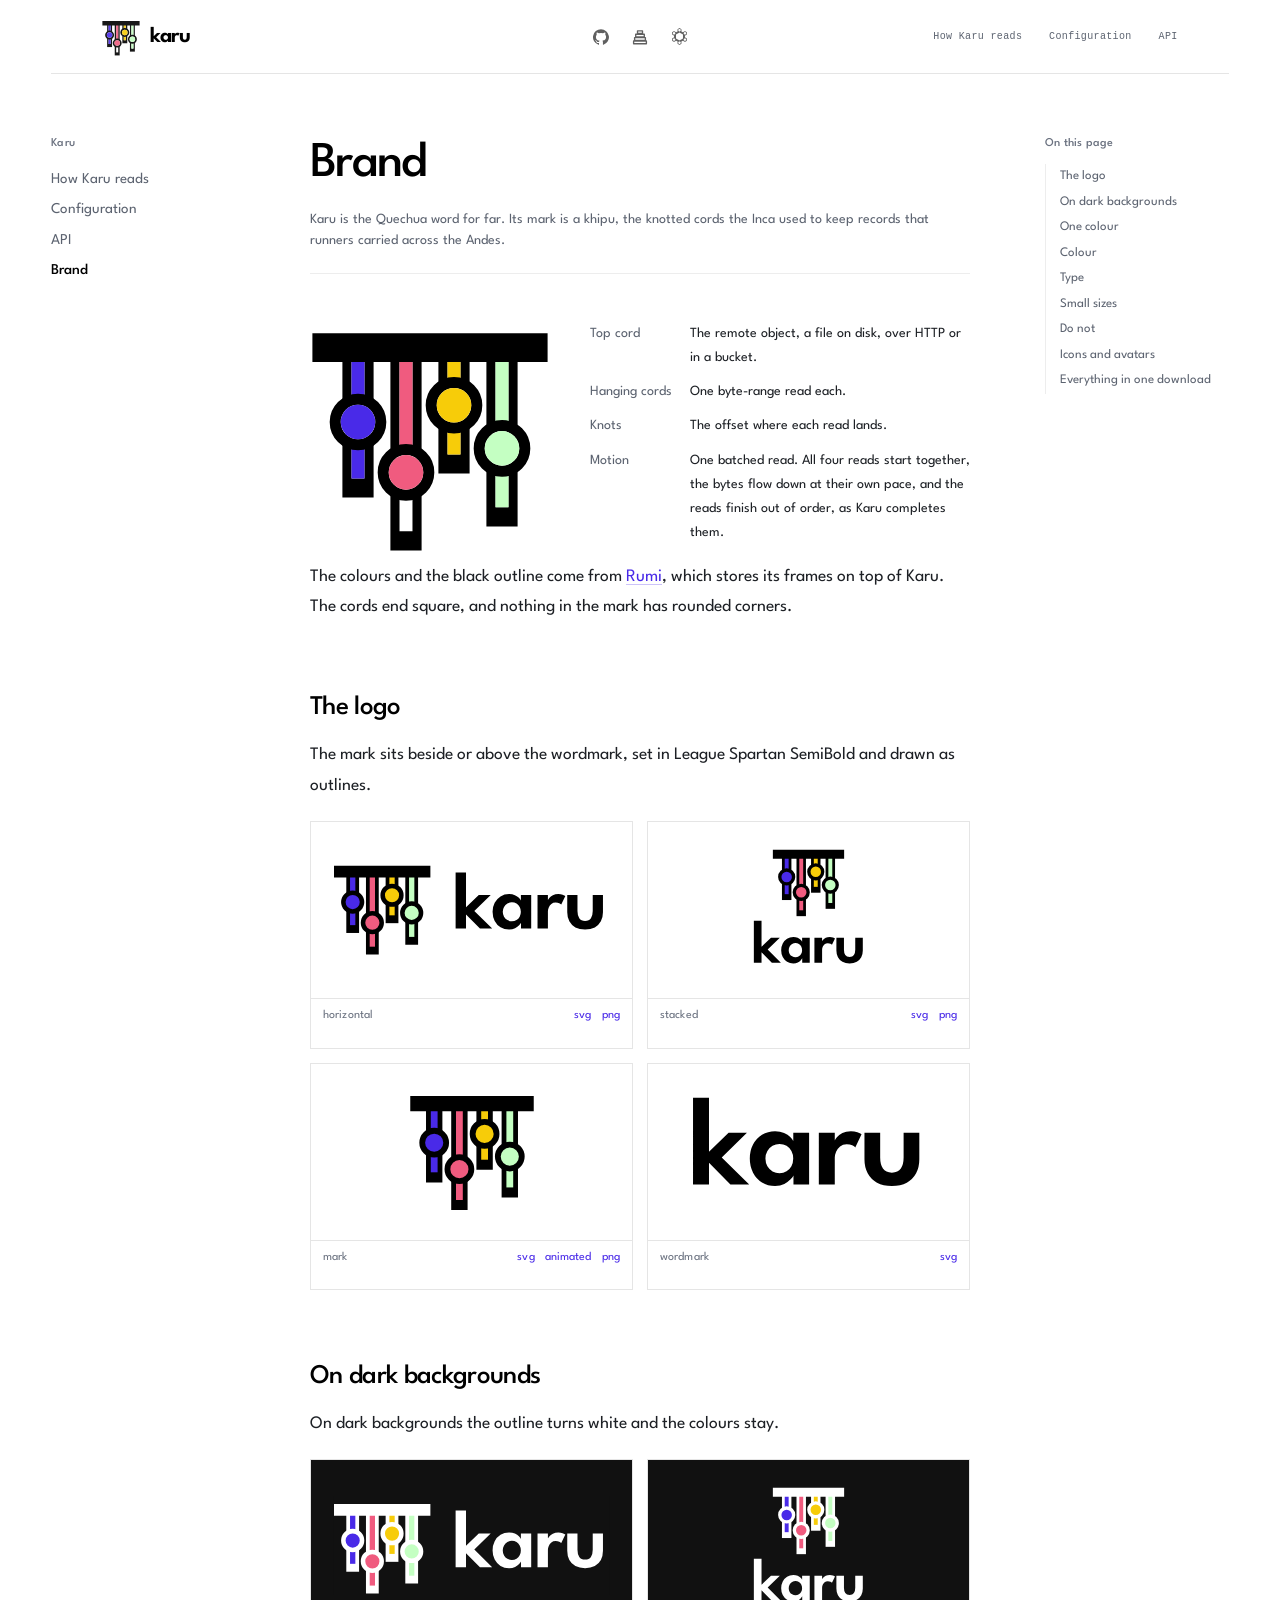
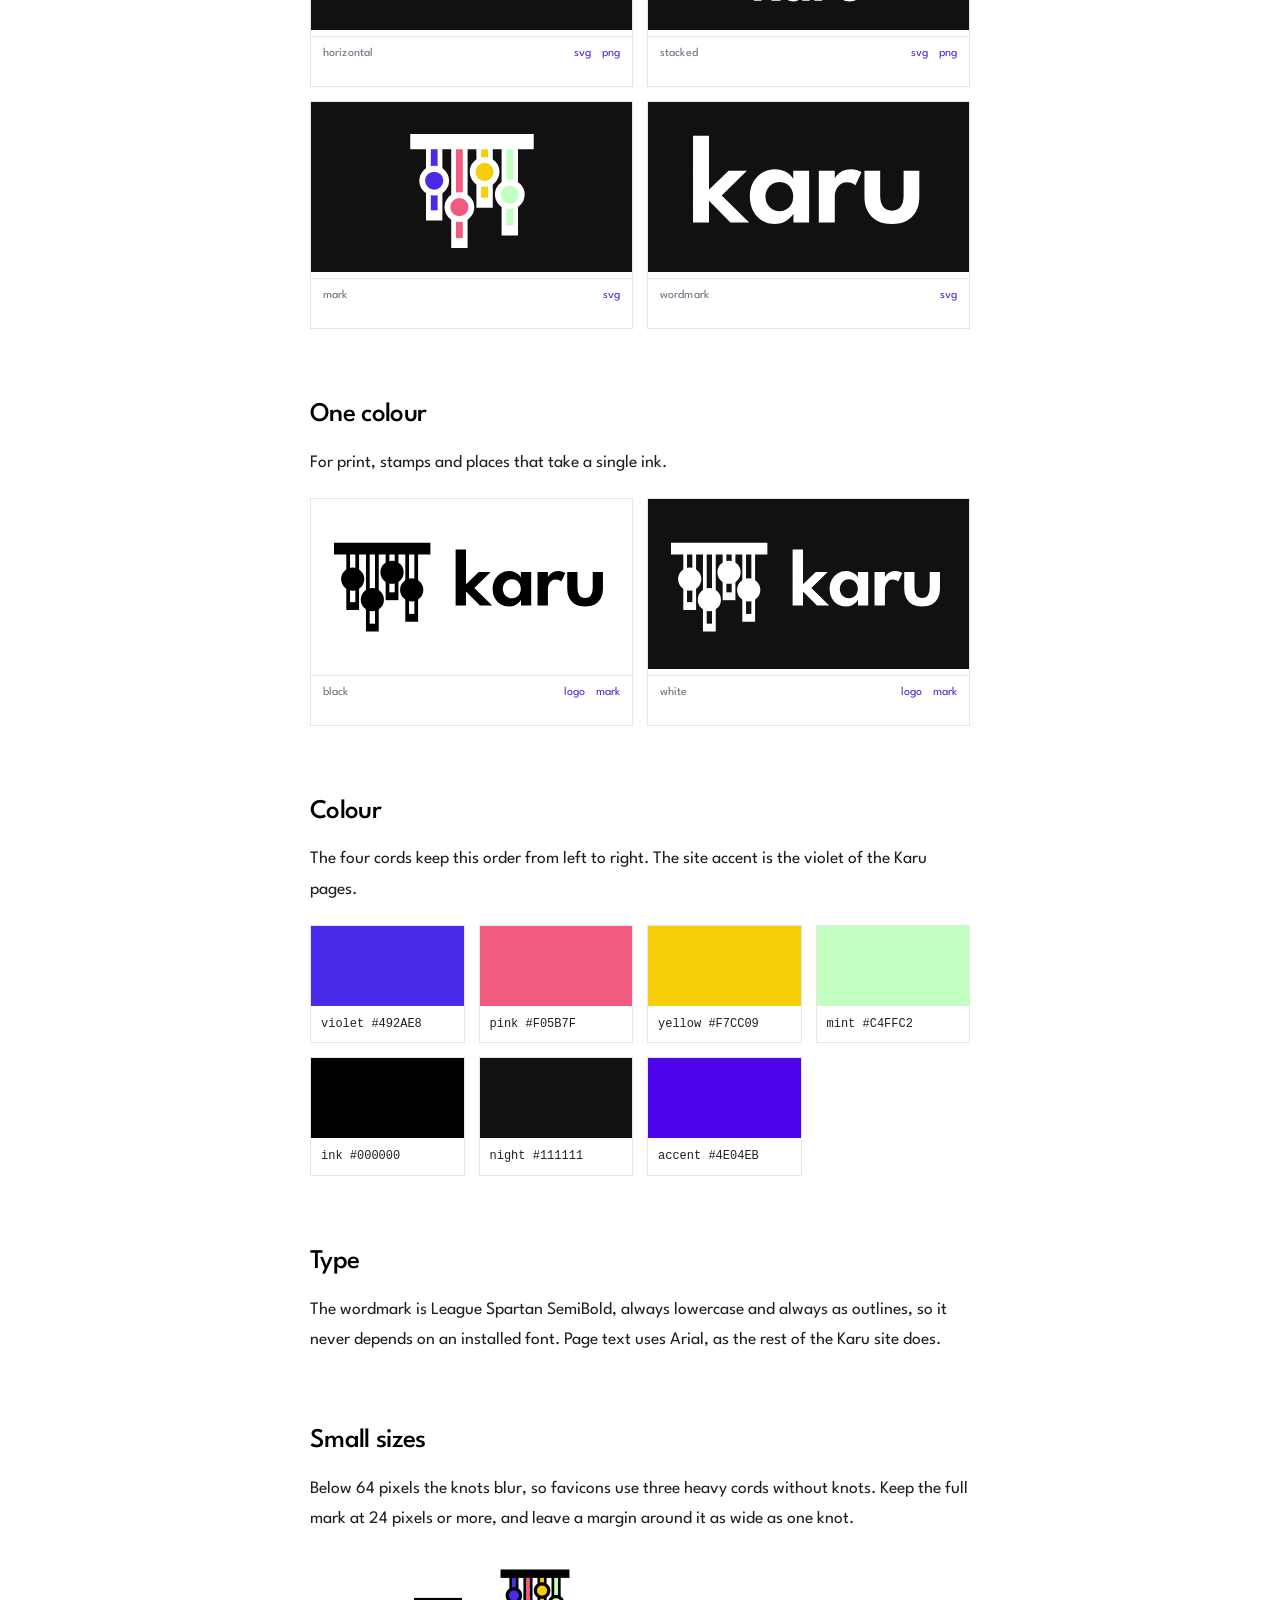
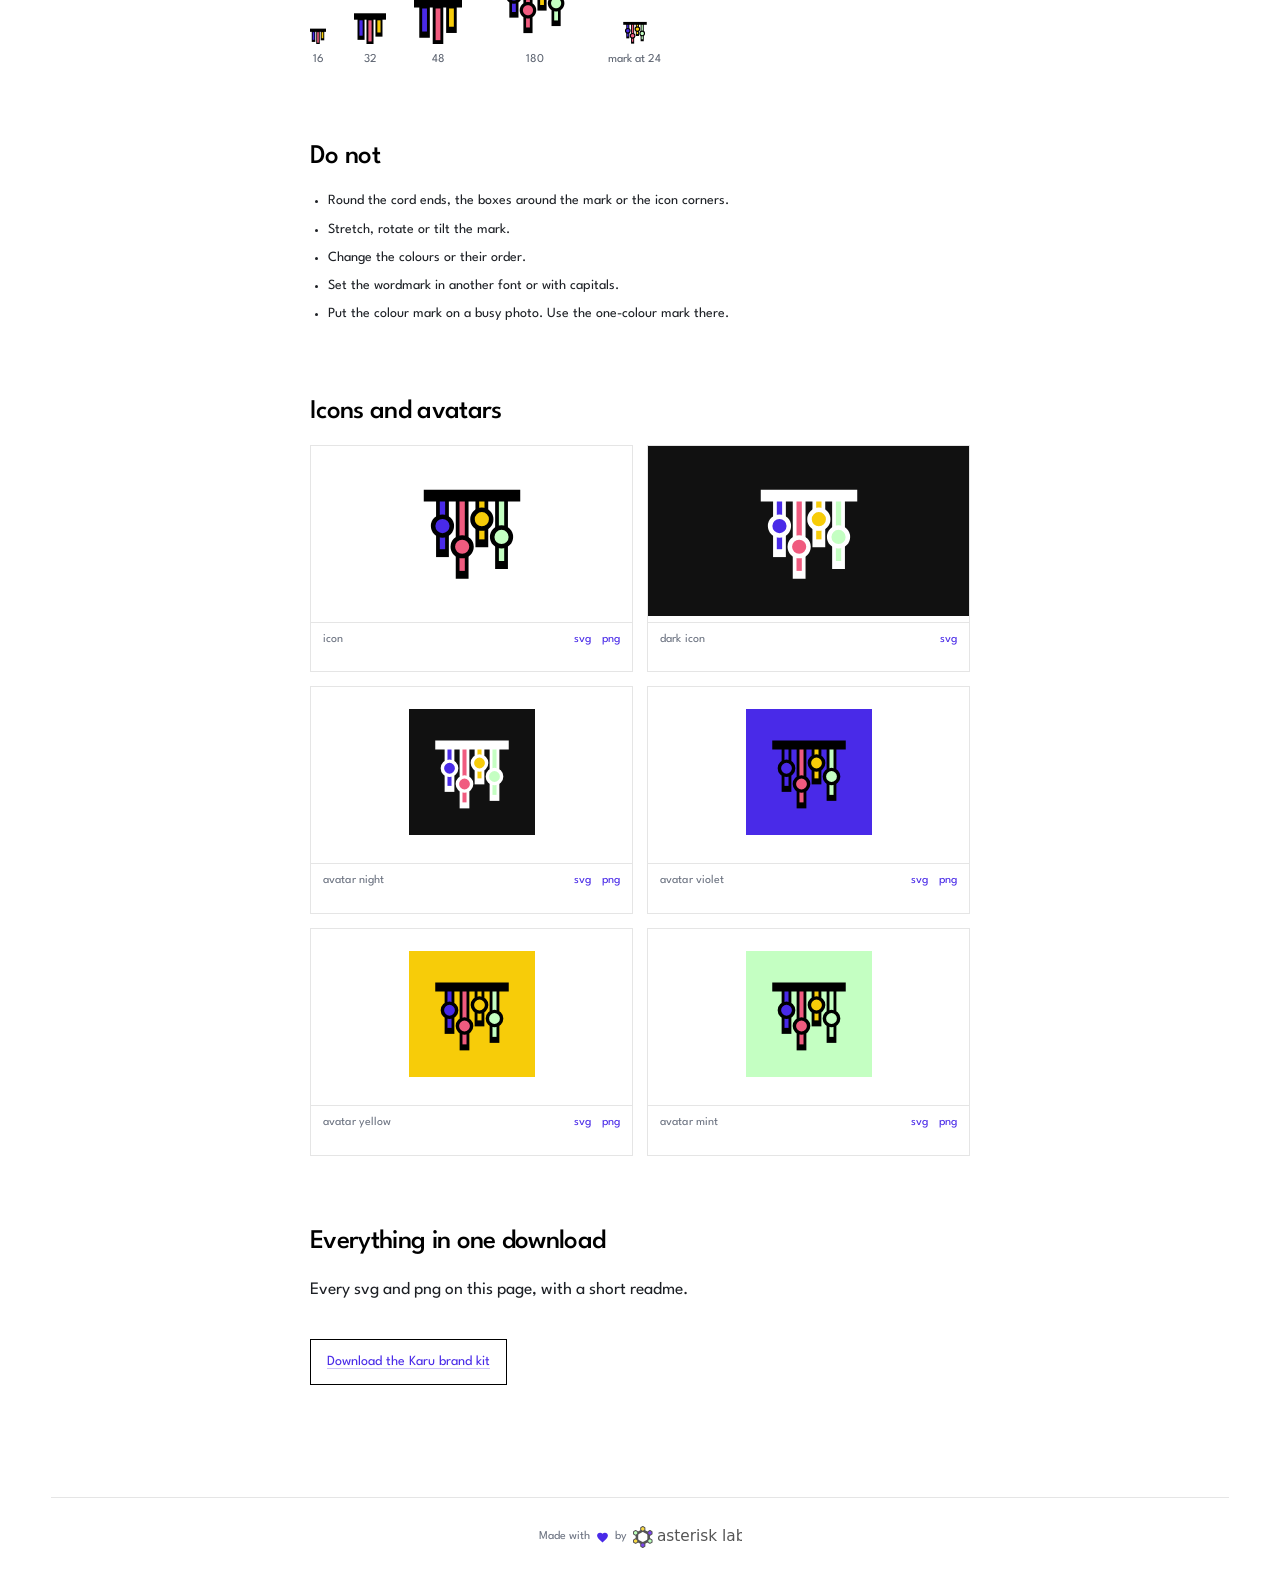
==== commit d8577ab9: "Add an API reference page" ====
--- a/docs/brand/index.html
+++ b/docs/brand/index.html
@@ -69,6 +69,7 @@
     <nav class="nav" aria-label="Sections">
       <a href="../how-karu-reads.html">How Karu reads</a>
       <a href="../configuration.html">Configuration</a>
+      <a href="../api.html">API</a>
     </nav>
   </header>
 
@@ -78,6 +79,7 @@
       <ol class="toc-pages">
         <li><a href="../how-karu-reads.html">How Karu reads</a></li>
         <li><a href="../configuration.html">Configuration</a></li>
+        <li><a href="../api.html">API</a></li>
         <li><a href="index.html" class="here" aria-current="page">Brand</a></li>
       </ol>
     </nav>
--- a/docs/assets/css/reading.css
+++ b/docs/assets/css/reading.css
@@ -72,7 +72,7 @@
 }
 
 ::selection {
-  background: var(--mint);
+  background: rgba(73, 42, 232, 0.2);
   color: var(--ink);
 }
 
